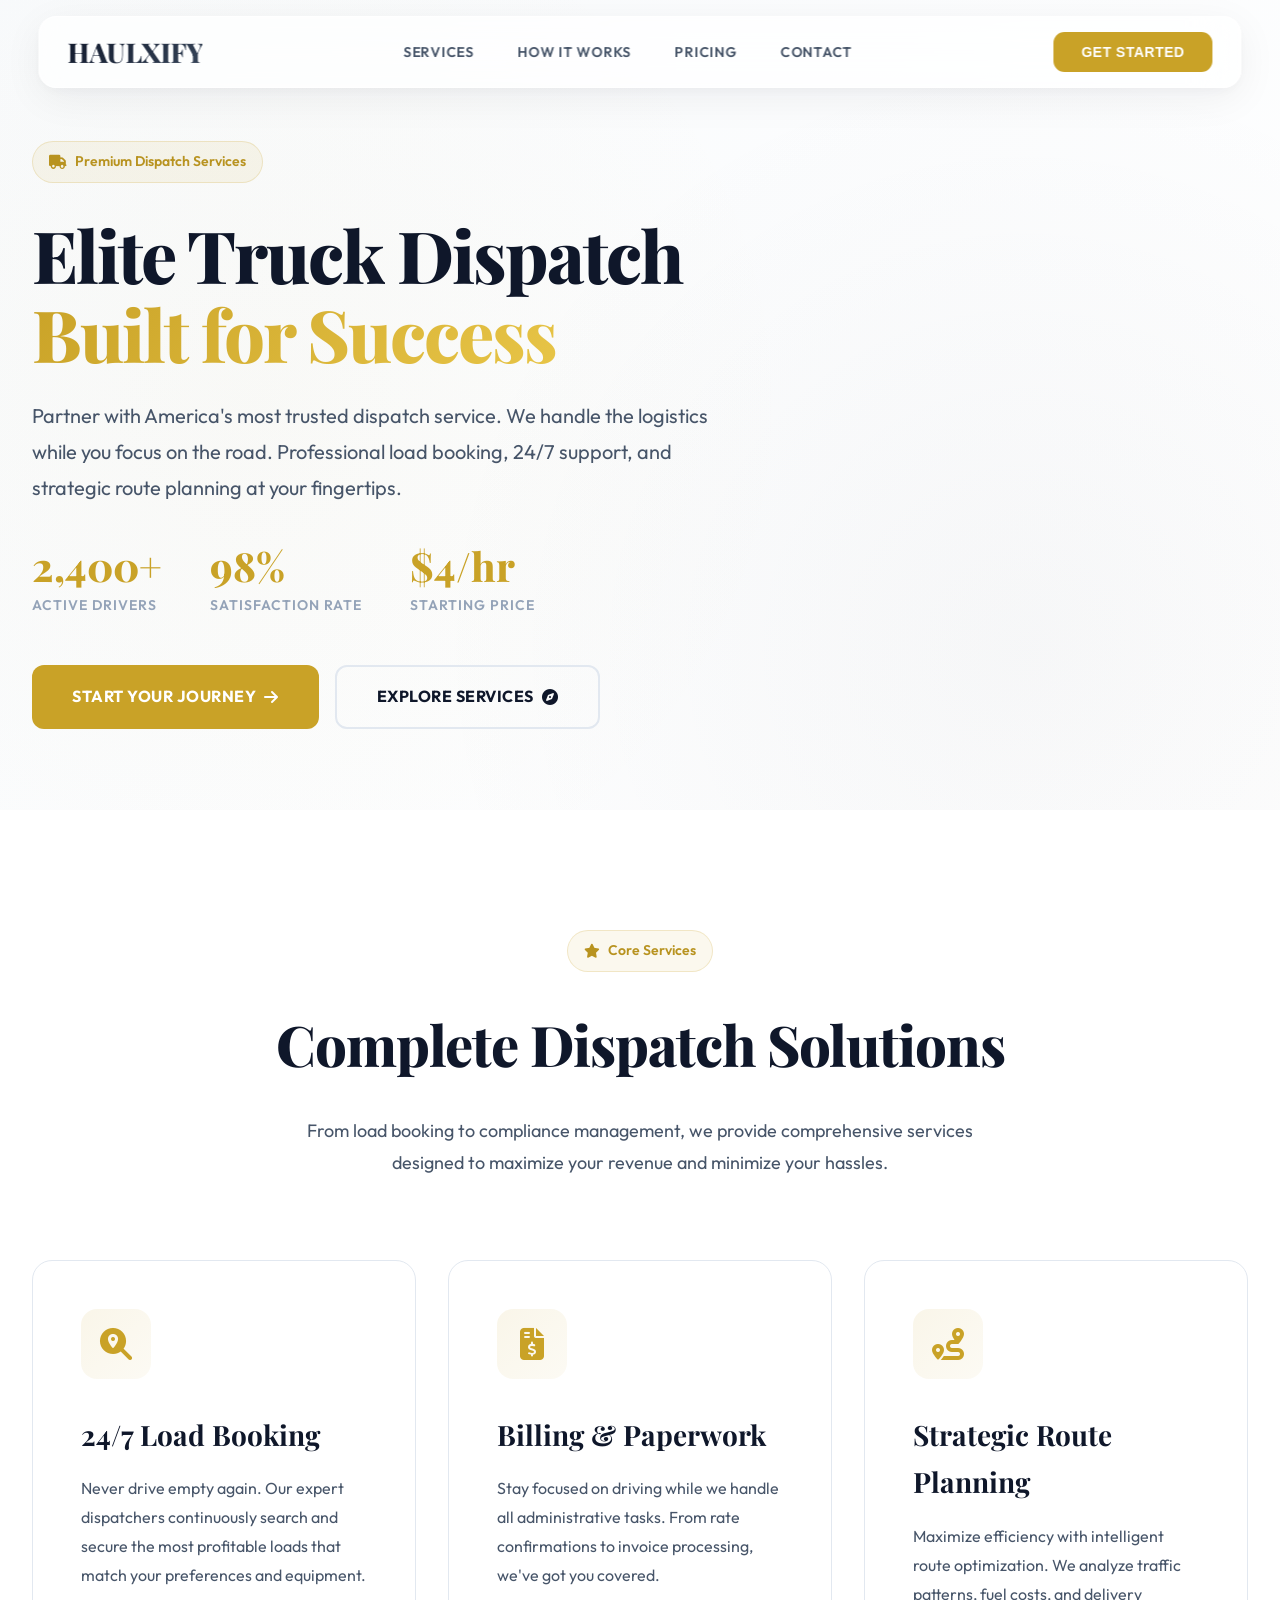
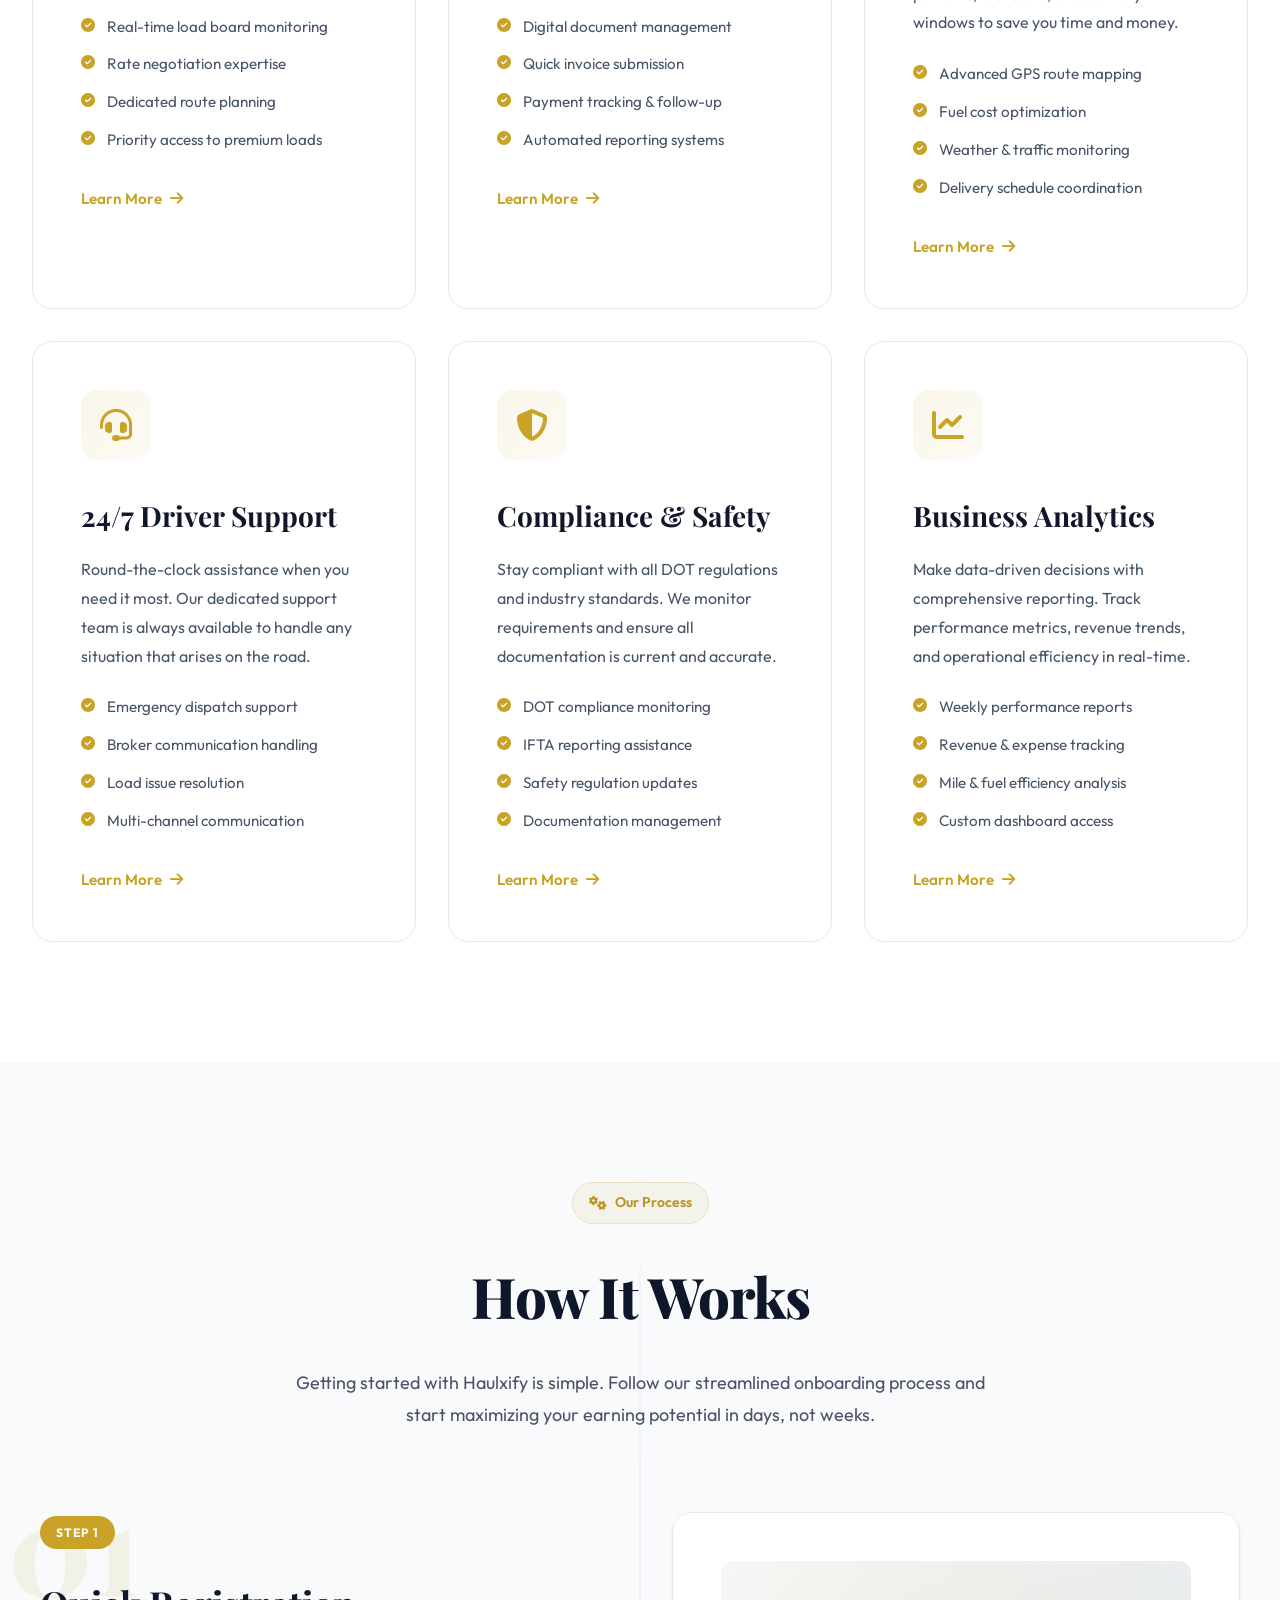
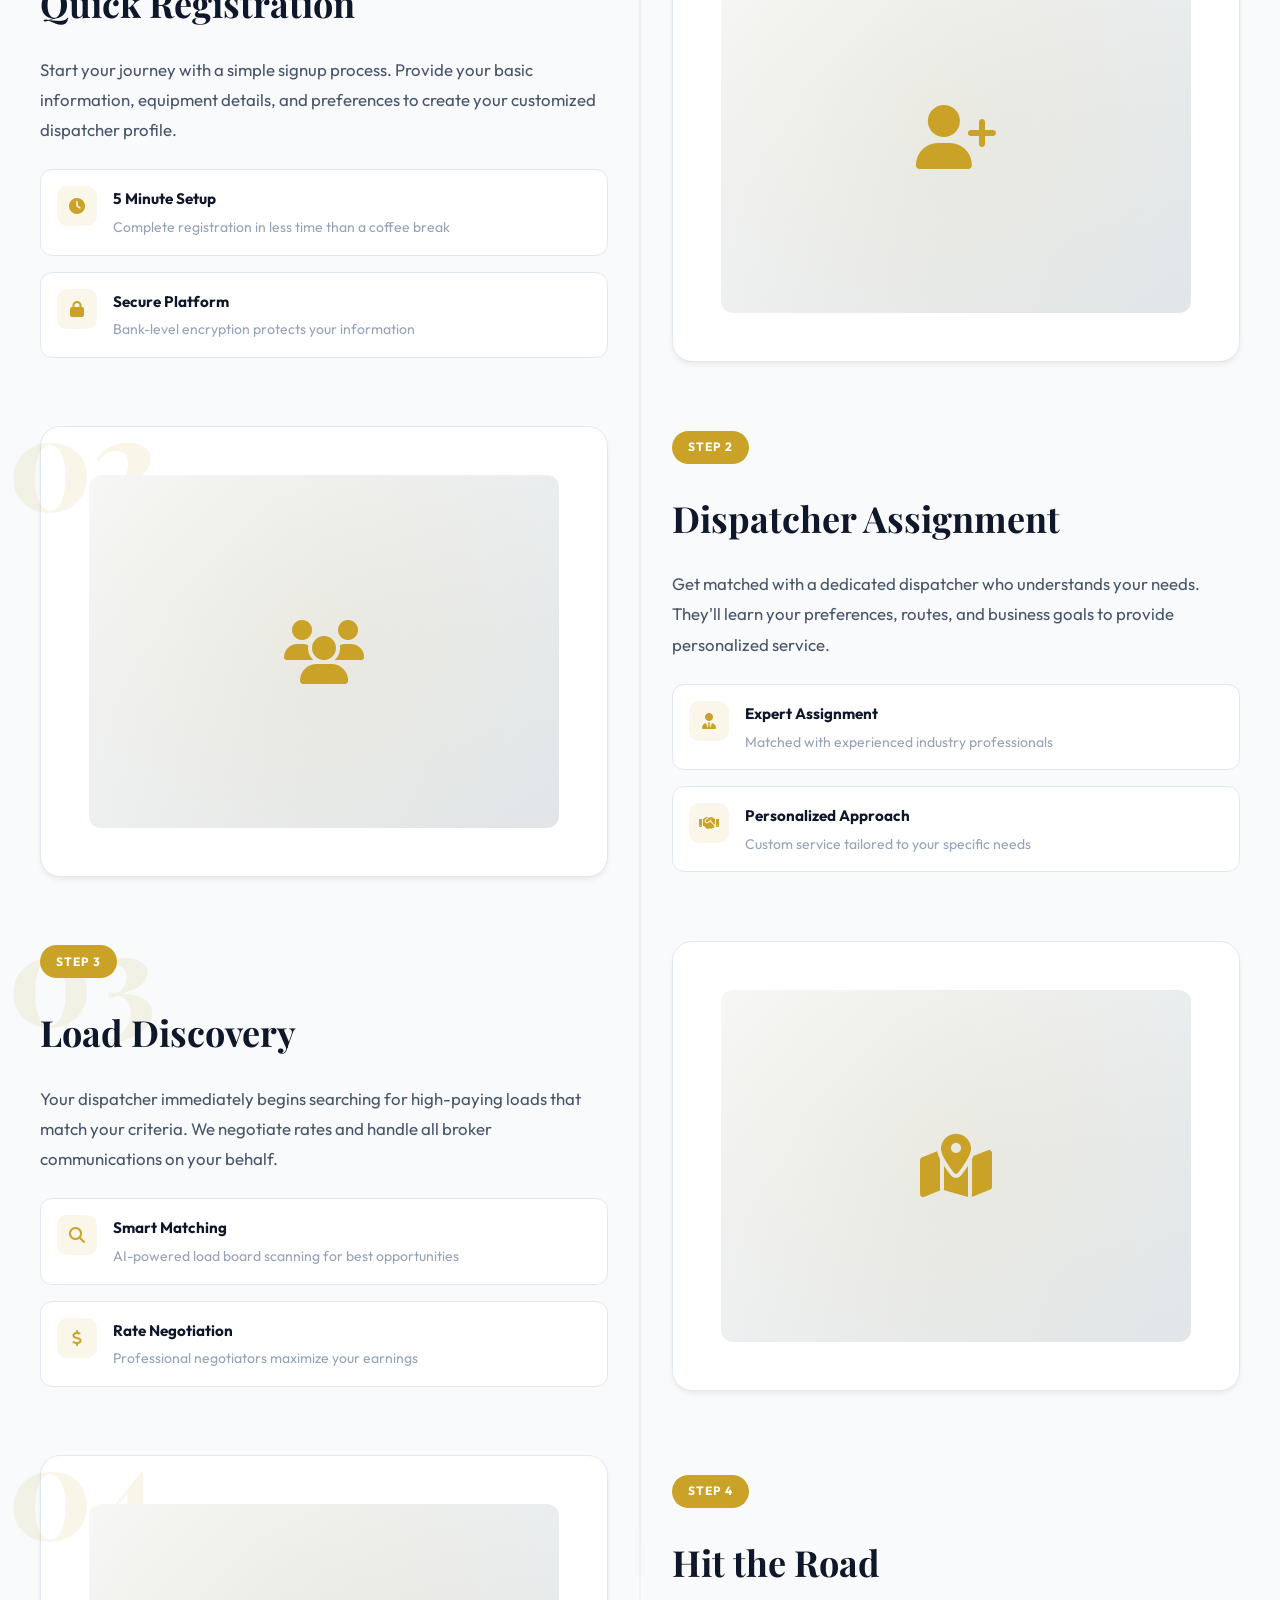
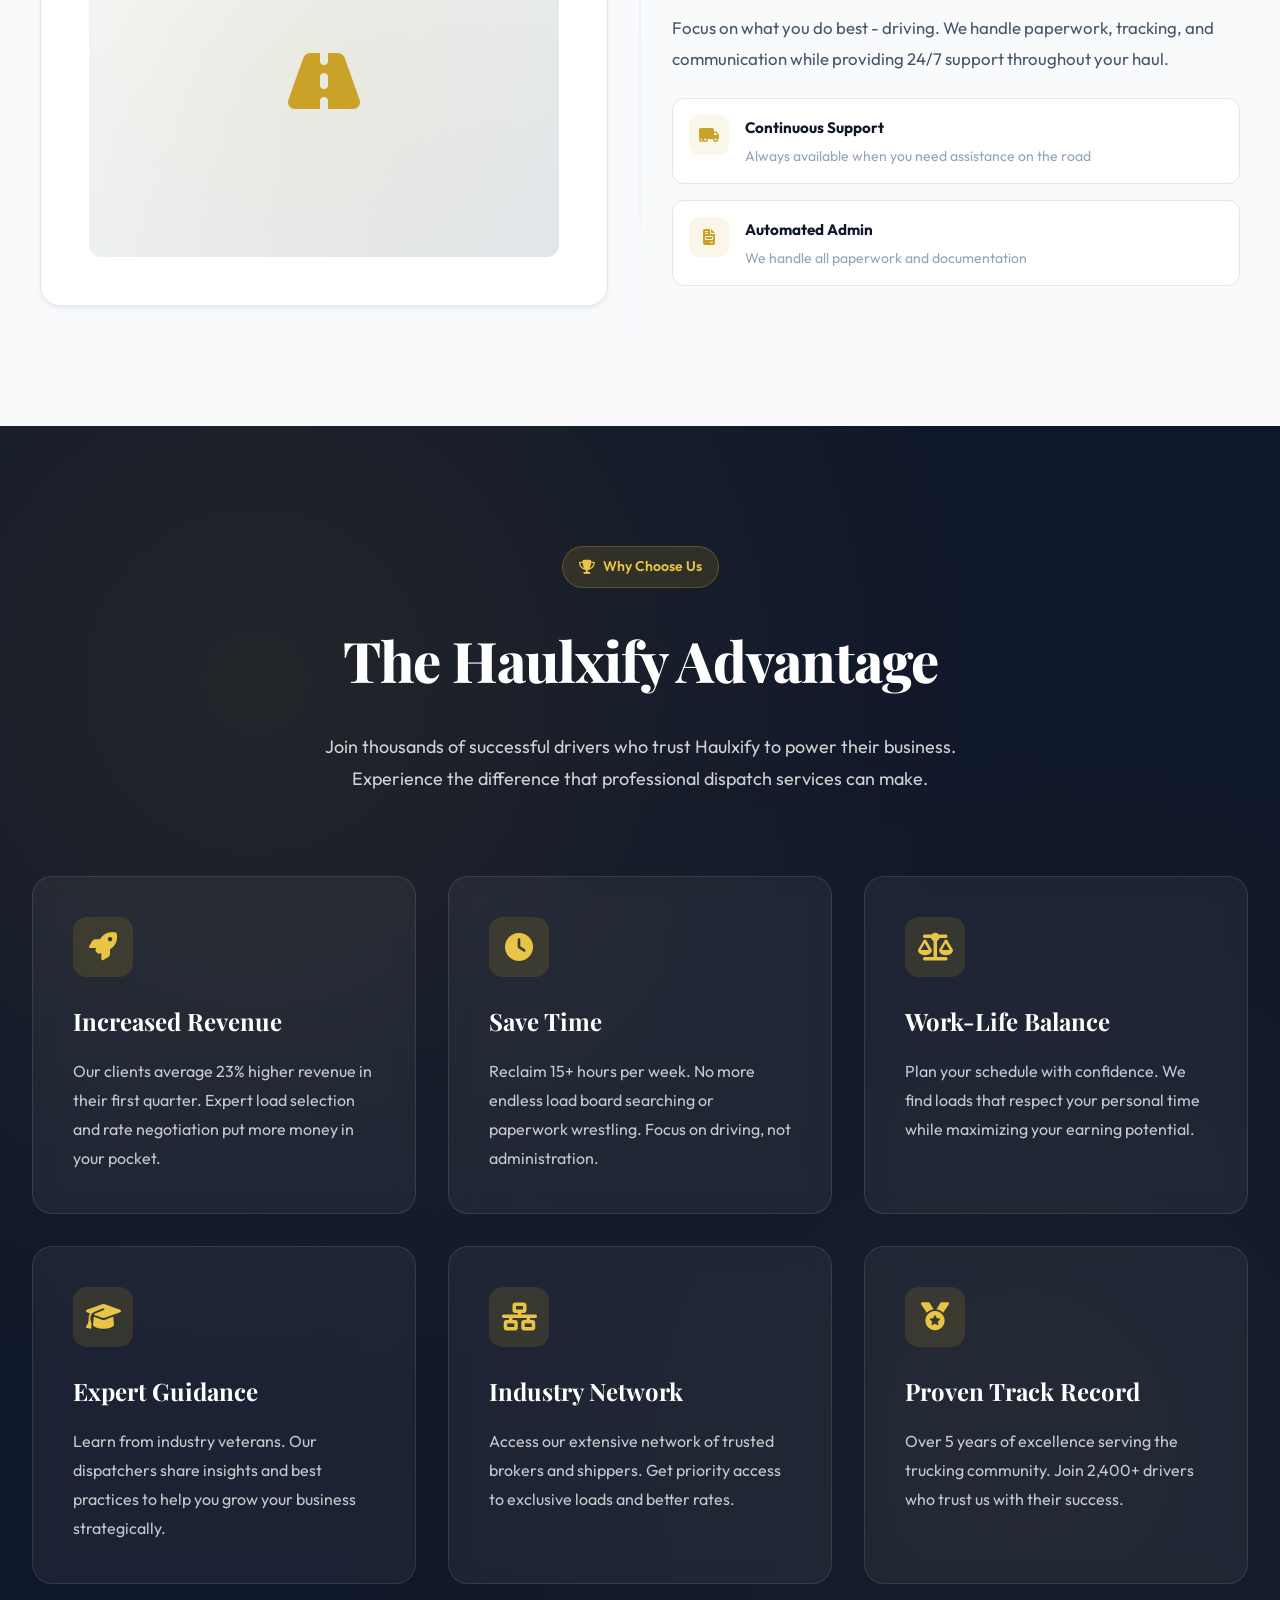
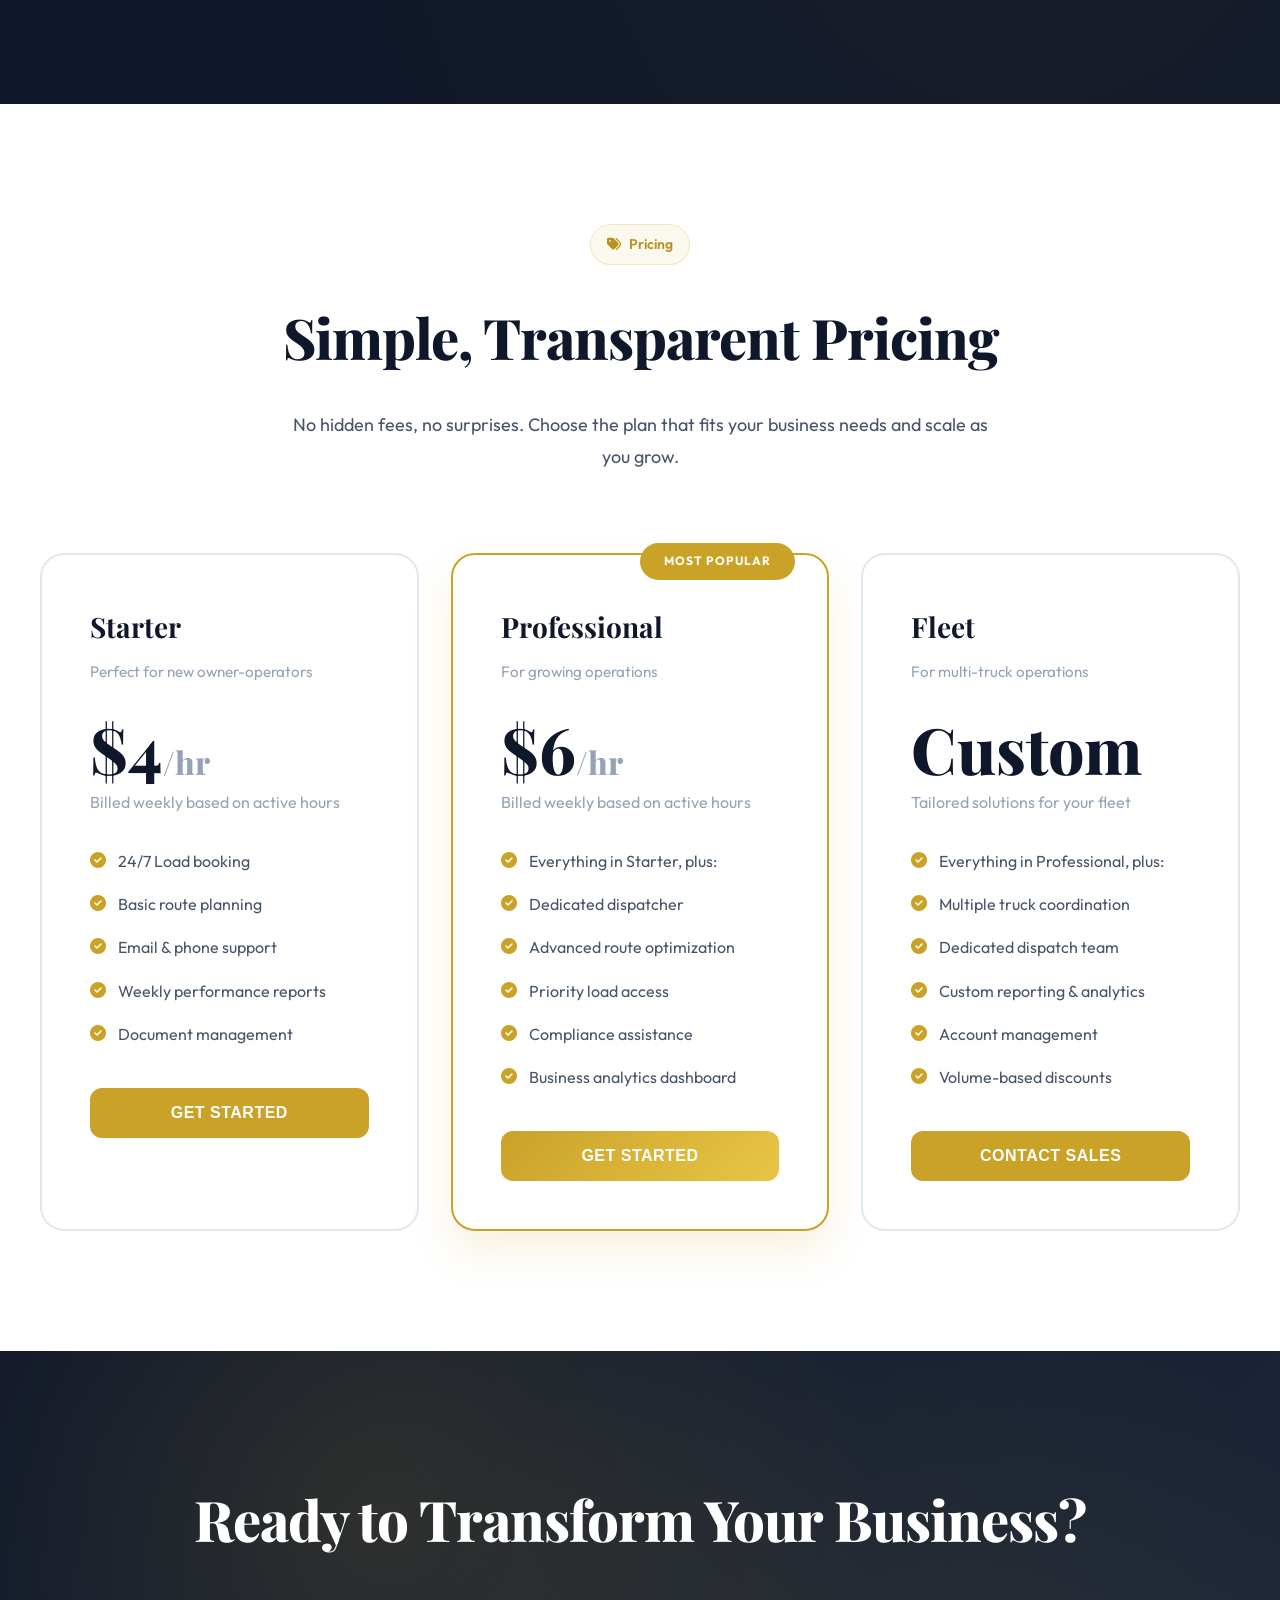
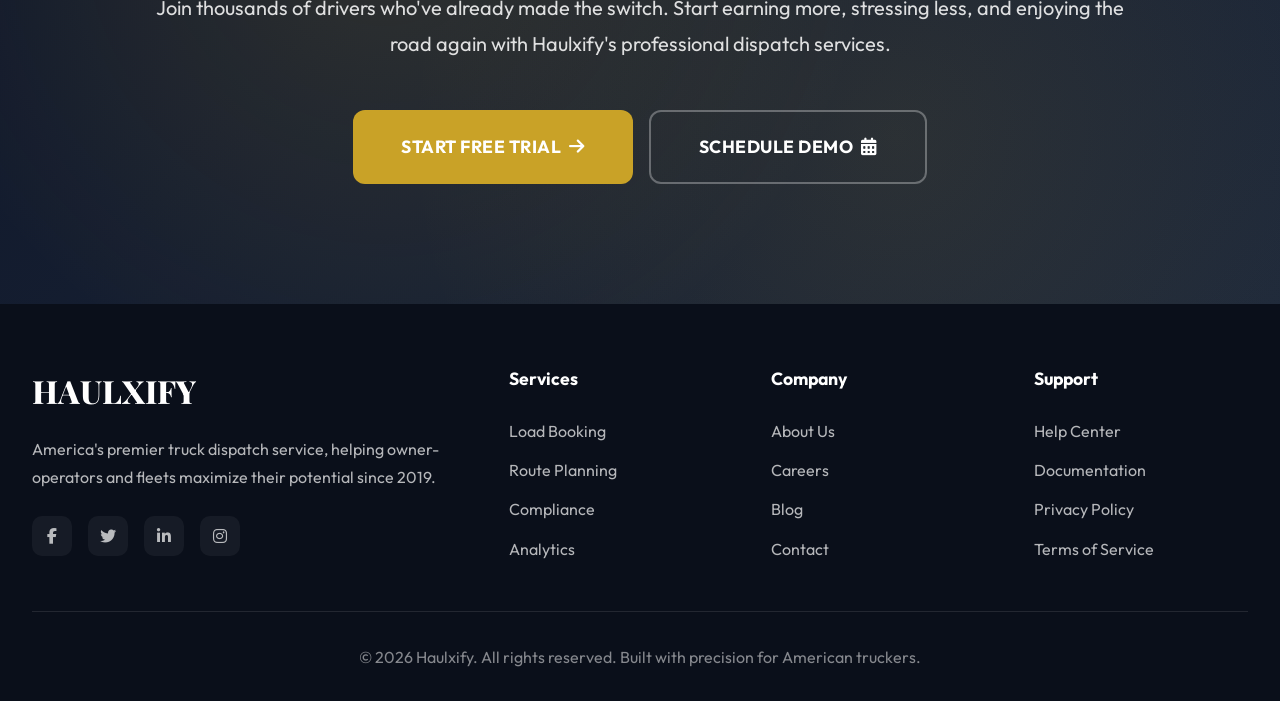
==== truck-dispatch.html @ ba527eac "Create truck-dispatch.html" ====
<!DOCTYPE html>
<html lang="en">
<head>
    <meta charset="UTF-8">
    <meta name="viewport" content="width=device-width, initial-scale=1.0">
    <title>Truck Dispatch Services | Haulxify</title>
    <link rel="icon" href="data:image/svg+xml,<svg xmlns=%22http://www.w3.org/2000/svg%22 viewBox=%220 0 100 100%22><rect width=%22100%22 height=%22100%22 rx=%2220%22 fill=%22%230d1929%22/><text x=%2250%25%22 y=%2255%25%22 dominant-baseline=%22middle%22 text-anchor=%22middle%22 font-family=%22Georgia, serif%22 font-weight=%22bold%22 font-size=%2265%22 fill=%22%23c9a227%22>H</text></svg>">
    
    <!-- Fonts -->
    <link rel="preconnect" href="https://fonts.googleapis.com">
    <link rel="preconnect" href="https://fonts.gstatic.com" crossorigin>
    <link href="https://fonts.googleapis.com/css2?family=Playfair+Display:wght@400;500;600;700;800&family=Outfit:wght@300;400;500;600;700;800&family=JetBrains+Mono:wght@400;500;600&display=swap" rel="stylesheet">
    <link rel="stylesheet" href="https://cdnjs.cloudflare.com/ajax/libs/font-awesome/6.4.0/css/all.min.css">
    
    <style>
        :root {
            --bg-body: #ffffff;
            --bg-section: #f8fafc;
            --bg-card: #ffffff;
            
            --primary-navy: #0f172a;
            --primary-accent: #1e293b;
            --primary-dark: #0a0f1a;
            
            --accent-gold: #c9a227;
            --accent-gold-dark: #b89320;
            --accent-gold-light: #e8c547;
            
            --text-main: #0f172a;
            --text-body: #475569;
            --text-muted: #94a3b8;
            
            --border-light: #e2e8f0;
            --shadow-card: 0 4px 6px -1px rgba(0, 0, 0, 0.05), 0 2px 4px -1px rgba(0, 0, 0, 0.03);
            --shadow-hover: 0 20px 25px -5px rgba(0, 0, 0, 0.1), 0 10px 10px -5px rgba(0, 0, 0, 0.04);
        }

        * {
            margin: 0;
            padding: 0;
            box-sizing: border-box;
        }

        body {
            font-family: 'Outfit', sans-serif;
            background: var(--bg-body);
            color: var(--text-body);
            line-height: 1.7;
            -webkit-font-smoothing: antialiased;
            overflow-x: hidden;
        }

        /* Navigation */
        .nav {
            position: fixed;
            top: 16px;
            left: 50%;
            transform: translateX(-50%);
            width: 94%;
            max-width: 1350px;
            height: 72px;
            padding: 0 1.75rem;
            display: flex;
            justify-content: space-between;
            align-items: center;
            z-index: 10000;
            background: rgba(255, 255, 255, 0.75);
            backdrop-filter: blur(24px) saturate(180%);
            box-shadow: 0 10px 40px rgba(15, 23, 42, 0.06), 0 4px 12px rgba(15, 23, 42, 0.03);
            border: 1px solid rgba(255, 255, 255, 0.85);
            border-radius: 18px;
            transition: all 0.45s cubic-bezier(0.4, 0, 0.2, 1);
        }

        .nav-logo {
            font-family: 'Playfair Display', serif;
            font-size: 1.7rem;
            font-weight: 800;
            text-transform: uppercase;
            letter-spacing: -0.5px;
            text-decoration: none;
            background: linear-gradient(135deg, #0f172a 0%, #334155 50%, #0f172a 100%);
            -webkit-background-clip: text;
            -webkit-text-fill-color: transparent;
            background-clip: text;
            background-size: 200% auto;
            transition: all 0.35s ease;
        }

        .nav-links {
            display: flex;
            gap: 0.5rem;
            list-style: none;
            align-items: center;
        }

        .nav-link {
            font-size: 0.875rem;
            font-weight: 600;
            color: #475569;
            text-decoration: none;
            text-transform: uppercase;
            letter-spacing: 0.75px;
            padding: 0.75rem 1.1rem;
            border-radius: 11px;
            transition: all 0.3s ease;
        }

        .nav-link:hover {
            color: var(--accent-gold);
            background: rgba(201, 162, 39, 0.06);
        }

        .nav-btn {
            background: var(--accent-gold);
            color: white;
            padding: 0.75rem 1.75rem;
            border-radius: 11px;
            font-weight: 600;
            text-transform: uppercase;
            letter-spacing: 0.5px;
            font-size: 0.875rem;
            border: none;
            cursor: pointer;
            transition: all 0.3s ease;
        }

        .nav-btn:hover {
            background: var(--accent-gold-dark);
            transform: translateY(-2px);
            box-shadow: 0 10px 20px rgba(201, 162, 39, 0.3);
        }

        /* Hero Section */
        .hero {
            min-height: 90vh;
            padding: 140px 2rem 80px;
            display: flex;
            align-items: center;
            position: relative;
            overflow: hidden;
            background: linear-gradient(135deg, #f8fafc 0%, #ffffff 100%);
        }

        .hero::before {
            content: '';
            position: absolute;
            top: 0;
            left: 0;
            right: 0;
            bottom: 0;
            background-image: 
                radial-gradient(circle at 20% 50%, rgba(201, 162, 39, 0.03) 0%, transparent 50%),
                radial-gradient(circle at 80% 80%, rgba(15, 23, 42, 0.03) 0%, transparent 50%);
            z-index: 0;
        }

        .hero-container {
            max-width: 1350px;
            margin: 0 auto;
            width: 100%;
            position: relative;
            z-index: 1;
        }

        .hero-content {
            max-width: 700px;
        }

        .hero-badge {
            display: inline-flex;
            align-items: center;
            gap: 0.5rem;
            padding: 0.5rem 1rem;
            background: rgba(201, 162, 39, 0.08);
            border: 1px solid rgba(201, 162, 39, 0.2);
            border-radius: 50px;
            font-size: 0.875rem;
            font-weight: 600;
            color: var(--accent-gold-dark);
            margin-bottom: 2rem;
            animation: fadeInUp 0.6s ease;
        }

        .hero-title {
            font-family: 'Playfair Display', serif;
            font-size: 4.5rem;
            font-weight: 800;
            line-height: 1.1;
            color: var(--primary-navy);
            margin-bottom: 1.5rem;
            letter-spacing: -2px;
            animation: fadeInUp 0.6s ease 0.1s backwards;
        }

        .hero-title .accent {
            background: linear-gradient(135deg, var(--accent-gold) 0%, var(--accent-gold-light) 100%);
            -webkit-background-clip: text;
            -webkit-text-fill-color: transparent;
            background-clip: text;
        }

        .hero-subtitle {
            font-size: 1.25rem;
            color: var(--text-body);
            margin-bottom: 2.5rem;
            line-height: 1.8;
            animation: fadeInUp 0.6s ease 0.2s backwards;
        }

        .hero-stats {
            display: flex;
            gap: 3rem;
            margin-bottom: 3rem;
            animation: fadeInUp 0.6s ease 0.3s backwards;
        }

        .hero-stat {
            display: flex;
            flex-direction: column;
        }

        .hero-stat-number {
            font-family: 'Playfair Display', serif;
            font-size: 2.5rem;
            font-weight: 800;
            color: var(--accent-gold);
            line-height: 1;
            margin-bottom: 0.5rem;
        }

        .hero-stat-label {
            font-size: 0.875rem;
            color: var(--text-muted);
            text-transform: uppercase;
            letter-spacing: 1px;
            font-weight: 600;
        }

        .hero-cta {
            display: flex;
            gap: 1rem;
            flex-wrap: wrap;
            animation: fadeInUp 0.6s ease 0.4s backwards;
        }

        .btn-primary {
            padding: 1rem 2.5rem;
            background: var(--accent-gold);
            color: white;
            border: none;
            border-radius: 12px;
            font-weight: 700;
            font-size: 1rem;
            text-transform: uppercase;
            letter-spacing: 0.5px;
            cursor: pointer;
            transition: all 0.3s ease;
            text-decoration: none;
            display: inline-flex;
            align-items: center;
            gap: 0.5rem;
        }

        .btn-primary:hover {
            background: var(--accent-gold-dark);
            transform: translateY(-3px);
            box-shadow: 0 15px 30px rgba(201, 162, 39, 0.4);
        }

        .btn-secondary {
            padding: 1rem 2.5rem;
            background: transparent;
            color: var(--primary-navy);
            border: 2px solid var(--border-light);
            border-radius: 12px;
            font-weight: 700;
            font-size: 1rem;
            text-transform: uppercase;
            letter-spacing: 0.5px;
            cursor: pointer;
            transition: all 0.3s ease;
            text-decoration: none;
            display: inline-flex;
            align-items: center;
            gap: 0.5rem;
        }

        .btn-secondary:hover {
            border-color: var(--accent-gold);
            color: var(--accent-gold);
            background: rgba(201, 162, 39, 0.05);
        }

        /* Services Grid */
        .services {
            padding: 120px 2rem;
            background: var(--bg-body);
        }

        .services-container {
            max-width: 1350px;
            margin: 0 auto;
        }

        .section-header {
            text-align: center;
            margin-bottom: 80px;
        }

        .section-badge {
            display: inline-flex;
            align-items: center;
            gap: 0.5rem;
            padding: 0.5rem 1rem;
            background: rgba(201, 162, 39, 0.08);
            border: 1px solid rgba(201, 162, 39, 0.2);
            border-radius: 50px;
            font-size: 0.875rem;
            font-weight: 600;
            color: var(--accent-gold-dark);
            margin-bottom: 1.5rem;
        }

        .section-title {
            font-family: 'Playfair Display', serif;
            font-size: 3.5rem;
            font-weight: 800;
            color: var(--primary-navy);
            margin-bottom: 1.5rem;
            letter-spacing: -1px;
        }

        .section-description {
            font-size: 1.125rem;
            color: var(--text-body);
            max-width: 700px;
            margin: 0 auto;
            line-height: 1.8;
        }

        .services-grid {
            display: grid;
            grid-template-columns: repeat(auto-fit, minmax(380px, 1fr));
            gap: 2rem;
        }

        .service-card {
            background: var(--bg-card);
            border: 1px solid var(--border-light);
            border-radius: 20px;
            padding: 3rem;
            transition: all 0.4s cubic-bezier(0.4, 0, 0.2, 1);
            position: relative;
            overflow: hidden;
        }

        .service-card::before {
            content: '';
            position: absolute;
            top: 0;
            left: 0;
            width: 100%;
            height: 4px;
            background: linear-gradient(90deg, var(--accent-gold), var(--accent-gold-light));
            transform: scaleX(0);
            transition: transform 0.4s ease;
        }

        .service-card:hover::before {
            transform: scaleX(1);
        }

        .service-card:hover {
            transform: translateY(-8px);
            box-shadow: var(--shadow-hover);
            border-color: rgba(201, 162, 39, 0.2);
        }

        .service-icon {
            width: 70px;
            height: 70px;
            background: linear-gradient(135deg, rgba(201, 162, 39, 0.1) 0%, rgba(201, 162, 39, 0.05) 100%);
            border-radius: 16px;
            display: flex;
            align-items: center;
            justify-content: center;
            margin-bottom: 2rem;
            font-size: 2rem;
            color: var(--accent-gold);
            transition: all 0.3s ease;
        }

        .service-card:hover .service-icon {
            background: var(--accent-gold);
            color: white;
            transform: scale(1.1) rotate(5deg);
        }

        .service-title {
            font-family: 'Playfair Display', serif;
            font-size: 1.75rem;
            font-weight: 700;
            color: var(--primary-navy);
            margin-bottom: 1rem;
        }

        .service-description {
            color: var(--text-body);
            line-height: 1.8;
            margin-bottom: 1.5rem;
        }

        .service-features {
            list-style: none;
            margin-bottom: 2rem;
        }

        .service-feature {
            display: flex;
            align-items: flex-start;
            gap: 0.75rem;
            margin-bottom: 0.75rem;
            color: var(--text-body);
            font-size: 0.95rem;
        }

        .service-feature i {
            color: var(--accent-gold);
            margin-top: 0.25rem;
            font-size: 0.875rem;
        }

        .service-link {
            display: inline-flex;
            align-items: center;
            gap: 0.5rem;
            color: var(--accent-gold);
            font-weight: 600;
            text-decoration: none;
            font-size: 0.95rem;
            transition: all 0.3s ease;
        }

        .service-link:hover {
            gap: 0.75rem;
        }

        /* Process Section */
        .process {
            padding: 120px 2rem;
            background: var(--bg-section);
            position: relative;
            overflow: hidden;
        }

        .process::before {
            content: '';
            position: absolute;
            top: 0;
            left: 50%;
            width: 1px;
            height: 100%;
            background: linear-gradient(180deg, transparent 0%, var(--border-light) 20%, var(--border-light) 80%, transparent 100%);
            transform: translateX(-50%);
        }

        .process-container {
            max-width: 1200px;
            margin: 0 auto;
            position: relative;
        }

        .process-steps {
            display: flex;
            flex-direction: column;
            gap: 4rem;
            margin-top: 60px;
        }

        .process-step {
            display: grid;
            grid-template-columns: 1fr 1fr;
            gap: 4rem;
            align-items: center;
            position: relative;
        }

        .process-step:nth-child(even) .process-step-content {
            order: 2;
        }

        .process-step:nth-child(even) .process-step-visual {
            order: 1;
        }

        .process-step-number {
            font-family: 'Playfair Display', serif;
            font-size: 8rem;
            font-weight: 800;
            color: rgba(201, 162, 39, 0.1);
            line-height: 1;
            position: absolute;
            top: -2rem;
            left: -2rem;
            z-index: 0;
        }

        .process-step-content {
            position: relative;
            z-index: 1;
        }

        .process-step-label {
            display: inline-block;
            padding: 0.4rem 1rem;
            background: var(--accent-gold);
            color: white;
            border-radius: 50px;
            font-size: 0.75rem;
            font-weight: 700;
            text-transform: uppercase;
            letter-spacing: 1px;
            margin-bottom: 1.5rem;
        }

        .process-step-title {
            font-family: 'Playfair Display', serif;
            font-size: 2.25rem;
            font-weight: 700;
            color: var(--primary-navy);
            margin-bottom: 1.25rem;
        }

        .process-step-description {
            color: var(--text-body);
            line-height: 1.8;
            font-size: 1.05rem;
            margin-bottom: 1.5rem;
        }

        .process-step-details {
            display: grid;
            gap: 1rem;
        }

        .process-detail {
            display: flex;
            align-items: flex-start;
            gap: 1rem;
            padding: 1rem;
            background: white;
            border-radius: 12px;
            border: 1px solid var(--border-light);
        }

        .process-detail-icon {
            width: 40px;
            height: 40px;
            background: rgba(201, 162, 39, 0.1);
            border-radius: 10px;
            display: flex;
            align-items: center;
            justify-content: center;
            color: var(--accent-gold);
            flex-shrink: 0;
        }

        .process-detail-text h5 {
            font-weight: 700;
            color: var(--primary-navy);
            margin-bottom: 0.25rem;
            font-size: 0.95rem;
        }

        .process-detail-text p {
            color: var(--text-muted);
            font-size: 0.875rem;
            line-height: 1.6;
        }

        .process-step-visual {
            background: white;
            border-radius: 20px;
            padding: 3rem;
            border: 1px solid var(--border-light);
            box-shadow: var(--shadow-card);
        }

        .visual-mockup {
            width: 100%;
            aspect-ratio: 4/3;
            background: linear-gradient(135deg, #f8fafc 0%, #e2e8f0 100%);
            border-radius: 12px;
            display: flex;
            align-items: center;
            justify-content: center;
            font-size: 4rem;
            color: var(--accent-gold);
            position: relative;
            overflow: hidden;
        }

        .visual-mockup::before {
            content: '';
            position: absolute;
            top: -50%;
            left: -50%;
            width: 200%;
            height: 200%;
            background: radial-gradient(circle, rgba(201, 162, 39, 0.1) 0%, transparent 70%);
            animation: pulse 4s ease-in-out infinite;
        }

        /* Benefits Section */
        .benefits {
            padding: 120px 2rem;
            background: var(--primary-navy);
            color: white;
            position: relative;
            overflow: hidden;
        }

        .benefits::before {
            content: '';
            position: absolute;
            top: 0;
            left: 0;
            right: 0;
            bottom: 0;
            background-image: 
                radial-gradient(circle at 20% 20%, rgba(201, 162, 39, 0.1) 0%, transparent 50%),
                radial-gradient(circle at 80% 80%, rgba(201, 162, 39, 0.05) 0%, transparent 50%);
        }

        .benefits-container {
            max-width: 1350px;
            margin: 0 auto;
            position: relative;
            z-index: 1;
        }

        .benefits .section-badge {
            background: rgba(201, 162, 39, 0.15);
            border-color: rgba(201, 162, 39, 0.3);
            color: var(--accent-gold-light);
        }

        .benefits .section-title {
            color: white;
        }

        .benefits .section-description {
            color: rgba(255, 255, 255, 0.8);
        }

        .benefits-grid {
            display: grid;
            grid-template-columns: repeat(auto-fit, minmax(300px, 1fr));
            gap: 2rem;
            margin-top: 60px;
        }

        .benefit-card {
            background: rgba(255, 255, 255, 0.05);
            backdrop-filter: blur(10px);
            border: 1px solid rgba(255, 255, 255, 0.1);
            border-radius: 20px;
            padding: 2.5rem;
            transition: all 0.4s ease;
        }

        .benefit-card:hover {
            background: rgba(255, 255, 255, 0.08);
            border-color: rgba(201, 162, 39, 0.3);
            transform: translateY(-8px);
        }

        .benefit-icon {
            width: 60px;
            height: 60px;
            background: rgba(201, 162, 39, 0.15);
            border-radius: 14px;
            display: flex;
            align-items: center;
            justify-content: center;
            font-size: 1.75rem;
            color: var(--accent-gold-light);
            margin-bottom: 1.5rem;
        }

        .benefit-title {
            font-family: 'Playfair Display', serif;
            font-size: 1.5rem;
            font-weight: 700;
            color: white;
            margin-bottom: 1rem;
        }

        .benefit-description {
            color: rgba(255, 255, 255, 0.75);
            line-height: 1.8;
        }

        /* Pricing Section */
        .pricing {
            padding: 120px 2rem;
            background: var(--bg-body);
        }

        .pricing-container {
            max-width: 1200px;
            margin: 0 auto;
        }

        .pricing-cards {
            display: grid;
            grid-template-columns: repeat(auto-fit, minmax(350px, 1fr));
            gap: 2rem;
            margin-top: 60px;
        }

        .pricing-card {
            background: white;
            border: 2px solid var(--border-light);
            border-radius: 24px;
            padding: 3rem;
            position: relative;
            transition: all 0.4s ease;
        }

        .pricing-card.featured {
            border-color: var(--accent-gold);
            box-shadow: 0 20px 40px rgba(201, 162, 39, 0.15);
            transform: scale(1.05);
        }

        .pricing-card:hover {
            transform: translateY(-8px);
            box-shadow: var(--shadow-hover);
        }

        .pricing-badge {
            position: absolute;
            top: -12px;
            right: 2rem;
            background: var(--accent-gold);
            color: white;
            padding: 0.5rem 1.5rem;
            border-radius: 50px;
            font-size: 0.75rem;
            font-weight: 700;
            text-transform: uppercase;
            letter-spacing: 1px;
        }

        .pricing-header {
            margin-bottom: 2rem;
        }

        .pricing-name {
            font-family: 'Playfair Display', serif;
            font-size: 1.75rem;
            font-weight: 700;
            color: var(--primary-navy);
            margin-bottom: 0.5rem;
        }

        .pricing-tagline {
            color: var(--text-muted);
            font-size: 0.95rem;
        }

        .pricing-price {
            margin: 2rem 0;
        }

        .pricing-amount {
            font-family: 'Playfair Display', serif;
            font-size: 4rem;
            font-weight: 800;
            color: var(--primary-navy);
            line-height: 1;
        }

        .pricing-amount span {
            font-size: 2rem;
            color: var(--text-muted);
        }

        .pricing-period {
            color: var(--text-muted);
            font-size: 1rem;
            margin-top: 0.5rem;
        }

        .pricing-features {
            list-style: none;
            margin-bottom: 2.5rem;
        }

        .pricing-feature {
            display: flex;
            align-items: flex-start;
            gap: 0.75rem;
            margin-bottom: 1rem;
            color: var(--text-body);
        }

        .pricing-feature i {
            color: var(--accent-gold);
            margin-top: 0.25rem;
        }

        .pricing-cta {
            width: 100%;
            padding: 1rem;
            background: var(--accent-gold);
            color: white;
            border: none;
            border-radius: 12px;
            font-weight: 700;
            font-size: 1rem;
            text-transform: uppercase;
            letter-spacing: 0.5px;
            cursor: pointer;
            transition: all 0.3s ease;
        }

        .pricing-cta:hover {
            background: var(--accent-gold-dark);
            transform: translateY(-2px);
            box-shadow: 0 10px 20px rgba(201, 162, 39, 0.3);
        }

        .pricing-card.featured .pricing-cta {
            background: linear-gradient(135deg, var(--accent-gold) 0%, var(--accent-gold-light) 100%);
        }

        /* CTA Section */
        .cta {
            padding: 120px 2rem;
            background: linear-gradient(135deg, var(--primary-navy) 0%, var(--primary-accent) 100%);
            position: relative;
            overflow: hidden;
        }

        .cta::before {
            content: '';
            position: absolute;
            top: 0;
            left: 0;
            right: 0;
            bottom: 0;
            background-image: 
                radial-gradient(circle at 30% 30%, rgba(201, 162, 39, 0.15) 0%, transparent 50%),
                radial-gradient(circle at 70% 70%, rgba(201, 162, 39, 0.1) 0%, transparent 50%);
        }

        .cta-container {
            max-width: 1000px;
            margin: 0 auto;
            text-align: center;
            position: relative;
            z-index: 1;
        }

        .cta-title {
            font-family: 'Playfair Display', serif;
            font-size: 3.5rem;
            font-weight: 800;
            color: white;
            margin-bottom: 1.5rem;
            letter-spacing: -1px;
        }

        .cta-description {
            font-size: 1.25rem;
            color: rgba(255, 255, 255, 0.85);
            margin-bottom: 3rem;
            line-height: 1.8;
        }

        .cta-buttons {
            display: flex;
            gap: 1rem;
            justify-content: center;
            flex-wrap: wrap;
        }

        .cta-button-primary {
            padding: 1.25rem 3rem;
            background: var(--accent-gold);
            color: white;
            border: none;
            border-radius: 12px;
            font-weight: 700;
            font-size: 1.1rem;
            text-transform: uppercase;
            letter-spacing: 0.5px;
            cursor: pointer;
            transition: all 0.3s ease;
            text-decoration: none;
            display: inline-flex;
            align-items: center;
            gap: 0.5rem;
        }

        .cta-button-primary:hover {
            background: var(--accent-gold-light);
            transform: translateY(-3px);
            box-shadow: 0 15px 35px rgba(201, 162, 39, 0.5);
        }

        .cta-button-secondary {
            padding: 1.25rem 3rem;
            background: transparent;
            color: white;
            border: 2px solid rgba(255, 255, 255, 0.3);
            border-radius: 12px;
            font-weight: 700;
            font-size: 1.1rem;
            text-transform: uppercase;
            letter-spacing: 0.5px;
            cursor: pointer;
            transition: all 0.3s ease;
            text-decoration: none;
            display: inline-flex;
            align-items: center;
            gap: 0.5rem;
        }

        .cta-button-secondary:hover {
            border-color: var(--accent-gold);
            background: rgba(201, 162, 39, 0.1);
        }

        /* Footer */
        .footer {
            background: var(--primary-dark);
            color: rgba(255, 255, 255, 0.7);
            padding: 60px 2rem 30px;
        }

        .footer-container {
            max-width: 1350px;
            margin: 0 auto;
            display: grid;
            grid-template-columns: 2fr 1fr 1fr 1fr;
            gap: 3rem;
            margin-bottom: 3rem;
        }

        .footer-brand h3 {
            font-family: 'Playfair Display', serif;
            font-size: 2rem;
            font-weight: 800;
            color: white;
            margin-bottom: 1rem;
        }

        .footer-brand p {
            margin-bottom: 1.5rem;
            line-height: 1.8;
        }

        .footer-social {
            display: flex;
            gap: 1rem;
        }

        .social-link {
            width: 40px;
            height: 40px;
            background: rgba(255, 255, 255, 0.05);
            border-radius: 10px;
            display: flex;
            align-items: center;
            justify-content: center;
            color: rgba(255, 255, 255, 0.7);
            transition: all 0.3s ease;
            text-decoration: none;
        }

        .social-link:hover {
            background: var(--accent-gold);
            color: white;
        }

        .footer-section h4 {
            color: white;
            font-weight: 700;
            margin-bottom: 1.5rem;
            font-size: 1.1rem;
        }

        .footer-links {
            list-style: none;
            display: flex;
            flex-direction: column;
            gap: 0.75rem;
        }

        .footer-link {
            color: rgba(255, 255, 255, 0.7);
            text-decoration: none;
            transition: all 0.3s ease;
            display: inline-block;
        }

        .footer-link:hover {
            color: var(--accent-gold);
            transform: translateX(4px);
        }

        .footer-bottom {
            padding-top: 2rem;
            border-top: 1px solid rgba(255, 255, 255, 0.1);
            text-align: center;
            color: rgba(255, 255, 255, 0.5);
        }

        /* Animations */
        @keyframes fadeInUp {
            from {
                opacity: 0;
                transform: translateY(30px);
            }
            to {
                opacity: 1;
                transform: translateY(0);
            }
        }

        @keyframes pulse {
            0%, 100% { transform: translate(-50%, -50%) scale(1); }
            50% { transform: translate(-50%, -50%) scale(1.1); }
        }

        /* Responsive */
        @media (max-width: 1024px) {
            .hero-title { font-size: 3.5rem; }
            .section-title { font-size: 2.75rem; }
            .process-step { grid-template-columns: 1fr; gap: 2rem; }
            .process-step:nth-child(even) .process-step-content,
            .process-step:nth-child(even) .process-step-visual {
                order: initial;
            }
            .footer-container { grid-template-columns: repeat(2, 1fr); }
        }

        @media (max-width: 768px) {
            .nav { width: 96%; padding: 0 1rem; }
            .nav-links { display: none; }
            .hero { padding: 100px 1.5rem 60px; }
            .hero-title { font-size: 2.5rem; }
            .hero-stats { flex-direction: column; gap: 1.5rem; }
            .services-grid { grid-template-columns: 1fr; }
            .benefits-grid { grid-template-columns: 1fr; }
            .pricing-cards { grid-template-columns: 1fr; }
            .pricing-card.featured { transform: scale(1); }
            .footer-container { grid-template-columns: 1fr; }
            .cta-title { font-size: 2.5rem; }
        }

        /* Smooth Scroll Reveal */
        .reveal {
            opacity: 0;
            transform: translateY(50px);
            transition: all 0.8s cubic-bezier(0.4, 0, 0.2, 1);
        }

        .reveal.active {
            opacity: 1;
            transform: translateY(0);
        }
    </style>
</head>
<body>
    <!-- Navigation -->
    <nav class="nav">
        <a href="#" class="nav-logo">HAULXIFY</a>
        <ul class="nav-links">
            <li><a href="#services" class="nav-link">Services</a></li>
            <li><a href="#process" class="nav-link">How It Works</a></li>
            <li><a href="#pricing" class="nav-link">Pricing</a></li>
            <li><a href="#contact" class="nav-link">Contact</a></li>
        </ul>
        <button class="nav-btn">Get Started</button>
    </nav>

    <!-- Hero Section -->
    <section class="hero">
        <div class="hero-container">
            <div class="hero-content">
                <div class="hero-badge">
                    <i class="fas fa-truck"></i>
                    <span>Premium Dispatch Services</span>
                </div>
                <h1 class="hero-title">
                    Elite Truck Dispatch <span class="accent">Built for Success</span>
                </h1>
                <p class="hero-subtitle">
                    Partner with America's most trusted dispatch service. We handle the logistics while you focus on the road. Professional load booking, 24/7 support, and strategic route planning at your fingertips.
                </p>
                <div class="hero-stats">
                    <div class="hero-stat">
                        <div class="hero-stat-number">2,400+</div>
                        <div class="hero-stat-label">Active Drivers</div>
                    </div>
                    <div class="hero-stat">
                        <div class="hero-stat-number">98%</div>
                        <div class="hero-stat-label">Satisfaction Rate</div>
                    </div>
                    <div class="hero-stat">
                        <div class="hero-stat-number">$4/hr</div>
                        <div class="hero-stat-label">Starting Price</div>
                    </div>
                </div>
                <div class="hero-cta">
                    <a href="#pricing" class="btn-primary">
                        Start Your Journey
                        <i class="fas fa-arrow-right"></i>
                    </a>
                    <a href="#services" class="btn-secondary">
                        Explore Services
                        <i class="fas fa-compass"></i>
                    </a>
                </div>
            </div>
        </div>
    </section>

    <!-- Services Section -->
    <section class="services" id="services">
        <div class="services-container">
            <div class="section-header reveal">
                <div class="section-badge">
                    <i class="fas fa-star"></i>
                    <span>Core Services</span>
                </div>
                <h2 class="section-title">Complete Dispatch Solutions</h2>
                <p class="section-description">
                    From load booking to compliance management, we provide comprehensive services designed to maximize your revenue and minimize your hassles.
                </p>
            </div>

            <div class="services-grid">
                <div class="service-card reveal">
                    <div class="service-icon">
                        <i class="fas fa-search-location"></i>
                    </div>
                    <h3 class="service-title">24/7 Load Booking</h3>
                    <p class="service-description">
                        Never drive empty again. Our expert dispatchers continuously search and secure the most profitable loads that match your preferences and equipment.
                    </p>
                    <ul class="service-features">
                        <li class="service-feature">
                            <i class="fas fa-check-circle"></i>
                            <span>Real-time load board monitoring</span>
                        </li>
                        <li class="service-feature">
                            <i class="fas fa-check-circle"></i>
                            <span>Rate negotiation expertise</span>
                        </li>
                        <li class="service-feature">
                            <i class="fas fa-check-circle"></i>
                            <span>Dedicated route planning</span>
                        </li>
                        <li class="service-feature">
                            <i class="fas fa-check-circle"></i>
                            <span>Priority access to premium loads</span>
                        </li>
                    </ul>
                    <a href="#" class="service-link">
                        Learn More
                        <i class="fas fa-arrow-right"></i>
                    </a>
                </div>

                <div class="service-card reveal">
                    <div class="service-icon">
                        <i class="fas fa-file-invoice-dollar"></i>
                    </div>
                    <h3 class="service-title">Billing & Paperwork</h3>
                    <p class="service-description">
                        Stay focused on driving while we handle all administrative tasks. From rate confirmations to invoice processing, we've got you covered.
                    </p>
                    <ul class="service-features">
                        <li class="service-feature">
                            <i class="fas fa-check-circle"></i>
                            <span>Digital document management</span>
                        </li>
                        <li class="service-feature">
                            <i class="fas fa-check-circle"></i>
                            <span>Quick invoice submission</span>
                        </li>
                        <li class="service-feature">
                            <i class="fas fa-check-circle"></i>
                            <span>Payment tracking & follow-up</span>
                        </li>
                        <li class="service-feature">
                            <i class="fas fa-check-circle"></i>
                            <span>Automated reporting systems</span>
                        </li>
                    </ul>
                    <a href="#" class="service-link">
                        Learn More
                        <i class="fas fa-arrow-right"></i>
                    </a>
                </div>

                <div class="service-card reveal">
                    <div class="service-icon">
                        <i class="fas fa-route"></i>
                    </div>
                    <h3 class="service-title">Strategic Route Planning</h3>
                    <p class="service-description">
                        Maximize efficiency with intelligent route optimization. We analyze traffic patterns, fuel costs, and delivery windows to save you time and money.
                    </p>
                    <ul class="service-features">
                        <li class="service-feature">
                            <i class="fas fa-check-circle"></i>
                            <span>Advanced GPS route mapping</span>
                        </li>
                        <li class="service-feature">
                            <i class="fas fa-check-circle"></i>
                            <span>Fuel cost optimization</span>
                        </li>
                        <li class="service-feature">
                            <i class="fas fa-check-circle"></i>
                            <span>Weather & traffic monitoring</span>
                        </li>
                        <li class="service-feature">
                            <i class="fas fa-check-circle"></i>
                            <span>Delivery schedule coordination</span>
                        </li>
                    </ul>
                    <a href="#" class="service-link">
                        Learn More
                        <i class="fas fa-arrow-right"></i>
                    </a>
                </div>

                <div class="service-card reveal">
                    <div class="service-icon">
                        <i class="fas fa-headset"></i>
                    </div>
                    <h3 class="service-title">24/7 Driver Support</h3>
                    <p class="service-description">
                        Round-the-clock assistance when you need it most. Our dedicated support team is always available to handle any situation that arises on the road.
                    </p>
                    <ul class="service-features">
                        <li class="service-feature">
                            <i class="fas fa-check-circle"></i>
                            <span>Emergency dispatch support</span>
                        </li>
                        <li class="service-feature">
                            <i class="fas fa-check-circle"></i>
                            <span>Broker communication handling</span>
                        </li>
                        <li class="service-feature">
                            <i class="fas fa-check-circle"></i>
                            <span>Load issue resolution</span>
                        </li>
                        <li class="service-feature">
                            <i class="fas fa-check-circle"></i>
                            <span>Multi-channel communication</span>
                        </li>
                    </ul>
                    <a href="#" class="service-link">
                        Learn More
                        <i class="fas fa-arrow-right"></i>
                    </a>
                </div>

                <div class="service-card reveal">
                    <div class="service-icon">
                        <i class="fas fa-shield-alt"></i>
                    </div>
                    <h3 class="service-title">Compliance & Safety</h3>
                    <p class="service-description">
                        Stay compliant with all DOT regulations and industry standards. We monitor requirements and ensure all documentation is current and accurate.
                    </p>
                    <ul class="service-features">
                        <li class="service-feature">
                            <i class="fas fa-check-circle"></i>
                            <span>DOT compliance monitoring</span>
                        </li>
                        <li class="service-feature">
                            <i class="fas fa-check-circle"></i>
                            <span>IFTA reporting assistance</span>
                        </li>
                        <li class="service-feature">
                            <i class="fas fa-check-circle"></i>
                            <span>Safety regulation updates</span>
                        </li>
                        <li class="service-feature">
                            <i class="fas fa-check-circle"></i>
                            <span>Documentation management</span>
                        </li>
                    </ul>
                    <a href="#" class="service-link">
                        Learn More
                        <i class="fas fa-arrow-right"></i>
                    </a>
                </div>

                <div class="service-card reveal">
                    <div class="service-icon">
                        <i class="fas fa-chart-line"></i>
                    </div>
                    <h3 class="service-title">Business Analytics</h3>
                    <p class="service-description">
                        Make data-driven decisions with comprehensive reporting. Track performance metrics, revenue trends, and operational efficiency in real-time.
                    </p>
                    <ul class="service-features">
                        <li class="service-feature">
                            <i class="fas fa-check-circle"></i>
                            <span>Weekly performance reports</span>
                        </li>
                        <li class="service-feature">
                            <i class="fas fa-check-circle"></i>
                            <span>Revenue & expense tracking</span>
                        </li>
                        <li class="service-feature">
                            <i class="fas fa-check-circle"></i>
                            <span>Mile & fuel efficiency analysis</span>
                        </li>
                        <li class="service-feature">
                            <i class="fas fa-check-circle"></i>
                            <span>Custom dashboard access</span>
                        </li>
                    </ul>
                    <a href="#" class="service-link">
                        Learn More
                        <i class="fas fa-arrow-right"></i>
                    </a>
                </div>
            </div>
        </div>
    </section>

    <!-- Process Section -->
    <section class="process" id="process">
        <div class="process-container">
            <div class="section-header reveal">
                <div class="section-badge">
                    <i class="fas fa-cogs"></i>
                    <span>Our Process</span>
                </div>
                <h2 class="section-title">How It Works</h2>
                <p class="section-description">
                    Getting started with Haulxify is simple. Follow our streamlined onboarding process and start maximizing your earning potential in days, not weeks.
                </p>
            </div>

            <div class="process-steps">
                <div class="process-step reveal">
                    <div class="process-step-number">01</div>
                    <div class="process-step-content">
                        <div class="process-step-label">Step 1</div>
                        <h3 class="process-step-title">Quick Registration</h3>
                        <p class="process-step-description">
                            Start your journey with a simple signup process. Provide your basic information, equipment details, and preferences to create your customized dispatcher profile.
                        </p>
                        <div class="process-step-details">
                            <div class="process-detail">
                                <div class="process-detail-icon">
                                    <i class="fas fa-clock"></i>
                                </div>
                                <div class="process-detail-text">
                                    <h5>5 Minute Setup</h5>
                                    <p>Complete registration in less time than a coffee break</p>
                                </div>
                            </div>
                            <div class="process-detail">
                                <div class="process-detail-icon">
                                    <i class="fas fa-lock"></i>
                                </div>
                                <div class="process-detail-text">
                                    <h5>Secure Platform</h5>
                                    <p>Bank-level encryption protects your information</p>
                                </div>
                            </div>
                        </div>
                    </div>
                    <div class="process-step-visual">
                        <div class="visual-mockup">
                            <i class="fas fa-user-plus"></i>
                        </div>
                    </div>
                </div>

                <div class="process-step reveal">
                    <div class="process-step-number">02</div>
                    <div class="process-step-content">
                        <div class="process-step-label">Step 2</div>
                        <h3 class="process-step-title">Dispatcher Assignment</h3>
                        <p class="process-step-description">
                            Get matched with a dedicated dispatcher who understands your needs. They'll learn your preferences, routes, and business goals to provide personalized service.
                        </p>
                        <div class="process-step-details">
                            <div class="process-detail">
                                <div class="process-detail-icon">
                                    <i class="fas fa-user-tie"></i>
                                </div>
                                <div class="process-detail-text">
                                    <h5>Expert Assignment</h5>
                                    <p>Matched with experienced industry professionals</p>
                                </div>
                            </div>
                            <div class="process-detail">
                                <div class="process-detail-icon">
                                    <i class="fas fa-handshake"></i>
                                </div>
                                <div class="process-detail-text">
                                    <h5>Personalized Approach</h5>
                                    <p>Custom service tailored to your specific needs</p>
                                </div>
                            </div>
                        </div>
                    </div>
                    <div class="process-step-visual">
                        <div class="visual-mockup">
                            <i class="fas fa-users"></i>
                        </div>
                    </div>
                </div>

                <div class="process-step reveal">
                    <div class="process-step-number">03</div>
                    <div class="process-step-content">
                        <div class="process-step-label">Step 3</div>
                        <h3 class="process-step-title">Load Discovery</h3>
                        <p class="process-step-description">
                            Your dispatcher immediately begins searching for high-paying loads that match your criteria. We negotiate rates and handle all broker communications on your behalf.
                        </p>
                        <div class="process-step-details">
                            <div class="process-detail">
                                <div class="process-detail-icon">
                                    <i class="fas fa-search"></i>
                                </div>
                                <div class="process-detail-text">
                                    <h5>Smart Matching</h5>
                                    <p>AI-powered load board scanning for best opportunities</p>
                                </div>
                            </div>
                            <div class="process-detail">
                                <div class="process-detail-icon">
                                    <i class="fas fa-dollar-sign"></i>
                                </div>
                                <div class="process-detail-text">
                                    <h5>Rate Negotiation</h5>
                                    <p>Professional negotiators maximize your earnings</p>
                                </div>
                            </div>
                        </div>
                    </div>
                    <div class="process-step-visual">
                        <div class="visual-mockup">
                            <i class="fas fa-map-marked-alt"></i>
                        </div>
                    </div>
                </div>

                <div class="process-step reveal">
                    <div class="process-step-number">04</div>
                    <div class="process-step-content">
                        <div class="process-step-label">Step 4</div>
                        <h3 class="process-step-title">Hit the Road</h3>
                        <p class="process-step-description">
                            Focus on what you do best - driving. We handle paperwork, tracking, and communication while providing 24/7 support throughout your haul.
                        </p>
                        <div class="process-step-details">
                            <div class="process-detail">
                                <div class="process-detail-icon">
                                    <i class="fas fa-truck-moving"></i>
                                </div>
                                <div class="process-detail-text">
                                    <h5>Continuous Support</h5>
                                    <p>Always available when you need assistance on the road</p>
                                </div>
                            </div>
                            <div class="process-detail">
                                <div class="process-detail-icon">
                                    <i class="fas fa-file-invoice"></i>
                                </div>
                                <div class="process-detail-text">
                                    <h5>Automated Admin</h5>
                                    <p>We handle all paperwork and documentation</p>
                                </div>
                            </div>
                        </div>
                    </div>
                    <div class="process-step-visual">
                        <div class="visual-mockup">
                            <i class="fas fa-road"></i>
                        </div>
                    </div>
                </div>
            </div>
        </div>
    </section>

    <!-- Benefits Section -->
    <section class="benefits">
        <div class="benefits-container">
            <div class="section-header reveal">
                <div class="section-badge">
                    <i class="fas fa-trophy"></i>
                    <span>Why Choose Us</span>
                </div>
                <h2 class="section-title">The Haulxify Advantage</h2>
                <p class="section-description">
                    Join thousands of successful drivers who trust Haulxify to power their business. Experience the difference that professional dispatch services can make.
                </p>
            </div>

            <div class="benefits-grid">
                <div class="benefit-card reveal">
                    <div class="benefit-icon">
                        <i class="fas fa-rocket"></i>
                    </div>
                    <h3 class="benefit-title">Increased Revenue</h3>
                    <p class="benefit-description">
                        Our clients average 23% higher revenue in their first quarter. Expert load selection and rate negotiation put more money in your pocket.
                    </p>
                </div>

                <div class="benefit-card reveal">
                    <div class="benefit-icon">
                        <i class="fas fa-clock"></i>
                    </div>
                    <h3 class="benefit-title">Save Time</h3>
                    <p class="benefit-description">
                        Reclaim 15+ hours per week. No more endless load board searching or paperwork wrestling. Focus on driving, not administration.
                    </p>
                </div>

                <div class="benefit-card reveal">
                    <div class="benefit-icon">
                        <i class="fas fa-balance-scale"></i>
                    </div>
                    <h3 class="benefit-title">Work-Life Balance</h3>
                    <p class="benefit-description">
                        Plan your schedule with confidence. We find loads that respect your personal time while maximizing your earning potential.
                    </p>
                </div>

                <div class="benefit-card reveal">
                    <div class="benefit-icon">
                        <i class="fas fa-graduation-cap"></i>
                    </div>
                    <h3 class="benefit-title">Expert Guidance</h3>
                    <p class="benefit-description">
                        Learn from industry veterans. Our dispatchers share insights and best practices to help you grow your business strategically.
                    </p>
                </div>

                <div class="benefit-card reveal">
                    <div class="benefit-icon">
                        <i class="fas fa-network-wired"></i>
                    </div>
                    <h3 class="benefit-title">Industry Network</h3>
                    <p class="benefit-description">
                        Access our extensive network of trusted brokers and shippers. Get priority access to exclusive loads and better rates.
                    </p>
                </div>

                <div class="benefit-card reveal">
                    <div class="benefit-icon">
                        <i class="fas fa-medal"></i>
                    </div>
                    <h3 class="benefit-title">Proven Track Record</h3>
                    <p class="benefit-description">
                        Over 5 years of excellence serving the trucking community. Join 2,400+ drivers who trust us with their success.
                    </p>
                </div>
            </div>
        </div>
    </section>

    <!-- Pricing Section -->
    <section class="pricing" id="pricing">
        <div class="pricing-container">
            <div class="section-header reveal">
                <div class="section-badge">
                    <i class="fas fa-tags"></i>
                    <span>Pricing</span>
                </div>
                <h2 class="section-title">Simple, Transparent Pricing</h2>
                <p class="section-description">
                    No hidden fees, no surprises. Choose the plan that fits your business needs and scale as you grow.
                </p>
            </div>

            <div class="pricing-cards">
                <div class="pricing-card reveal">
                    <div class="pricing-header">
                        <h3 class="pricing-name">Starter</h3>
                        <p class="pricing-tagline">Perfect for new owner-operators</p>
                    </div>
                    <div class="pricing-price">
                        <div class="pricing-amount">$4<span>/hr</span></div>
                        <p class="pricing-period">Billed weekly based on active hours</p>
                    </div>
                    <ul class="pricing-features">
                        <li class="pricing-feature">
                            <i class="fas fa-check-circle"></i>
                            <span>24/7 Load booking</span>
                        </li>
                        <li class="pricing-feature">
                            <i class="fas fa-check-circle"></i>
                            <span>Basic route planning</span>
                        </li>
                        <li class="pricing-feature">
                            <i class="fas fa-check-circle"></i>
                            <span>Email & phone support</span>
                        </li>
                        <li class="pricing-feature">
                            <i class="fas fa-check-circle"></i>
                            <span>Weekly performance reports</span>
                        </li>
                        <li class="pricing-feature">
                            <i class="fas fa-check-circle"></i>
                            <span>Document management</span>
                        </li>
                    </ul>
                    <button class="pricing-cta">Get Started</button>
                </div>

                <div class="pricing-card featured reveal">
                    <div class="pricing-badge">Most Popular</div>
                    <div class="pricing-header">
                        <h3 class="pricing-name">Professional</h3>
                        <p class="pricing-tagline">For growing operations</p>
                    </div>
                    <div class="pricing-price">
                        <div class="pricing-amount">$6<span>/hr</span></div>
                        <p class="pricing-period">Billed weekly based on active hours</p>
                    </div>
                    <ul class="pricing-features">
                        <li class="pricing-feature">
                            <i class="fas fa-check-circle"></i>
                            <span>Everything in Starter, plus:</span>
                        </li>
                        <li class="pricing-feature">
                            <i class="fas fa-check-circle"></i>
                            <span>Dedicated dispatcher</span>
                        </li>
                        <li class="pricing-feature">
                            <i class="fas fa-check-circle"></i>
                            <span>Advanced route optimization</span>
                        </li>
                        <li class="pricing-feature">
                            <i class="fas fa-check-circle"></i>
                            <span>Priority load access</span>
                        </li>
                        <li class="pricing-feature">
                            <i class="fas fa-check-circle"></i>
                            <span>Compliance assistance</span>
                        </li>
                        <li class="pricing-feature">
                            <i class="fas fa-check-circle"></i>
                            <span>Business analytics dashboard</span>
                        </li>
                    </ul>
                    <button class="pricing-cta">Get Started</button>
                </div>

                <div class="pricing-card reveal">
                    <div class="pricing-header">
                        <h3 class="pricing-name">Fleet</h3>
                        <p class="pricing-tagline">For multi-truck operations</p>
                    </div>
                    <div class="pricing-price">
                        <div class="pricing-amount">Custom</div>
                        <p class="pricing-period">Tailored solutions for your fleet</p>
                    </div>
                    <ul class="pricing-features">
                        <li class="pricing-feature">
                            <i class="fas fa-check-circle"></i>
                            <span>Everything in Professional, plus:</span>
                        </li>
                        <li class="pricing-feature">
                            <i class="fas fa-check-circle"></i>
                            <span>Multiple truck coordination</span>
                        </li>
                        <li class="pricing-feature">
                            <i class="fas fa-check-circle"></i>
                            <span>Dedicated dispatch team</span>
                        </li>
                        <li class="pricing-feature">
                            <i class="fas fa-check-circle"></i>
                            <span>Custom reporting & analytics</span>
                        </li>
                        <li class="pricing-feature">
                            <i class="fas fa-check-circle"></i>
                            <span>Account management</span>
                        </li>
                        <li class="pricing-feature">
                            <i class="fas fa-check-circle"></i>
                            <span>Volume-based discounts</span>
                        </li>
                    </ul>
                    <button class="pricing-cta">Contact Sales</button>
                </div>
            </div>
        </div>
    </section>

    <!-- CTA Section -->
    <section class="cta" id="contact">
        <div class="cta-container">
            <h2 class="cta-title">Ready to Transform Your Business?</h2>
            <p class="cta-description">
                Join thousands of drivers who've already made the switch. Start earning more, stressing less, and enjoying the road again with Haulxify's professional dispatch services.
            </p>
            <div class="cta-buttons">
                <a href="#" class="cta-button-primary">
                    Start Free Trial
                    <i class="fas fa-arrow-right"></i>
                </a>
                <a href="#" class="cta-button-secondary">
                    Schedule Demo
                    <i class="fas fa-calendar-alt"></i>
                </a>
            </div>
        </div>
    </section>

    <!-- Footer -->
    <footer class="footer">
        <div class="footer-container">
            <div class="footer-brand">
                <h3>HAULXIFY</h3>
                <p>America's premier truck dispatch service, helping owner-operators and fleets maximize their potential since 2019.</p>
                <div class="footer-social">
                    <a href="#" class="social-link"><i class="fab fa-facebook-f"></i></a>
                    <a href="#" class="social-link"><i class="fab fa-twitter"></i></a>
                    <a href="#" class="social-link"><i class="fab fa-linkedin-in"></i></a>
                    <a href="#" class="social-link"><i class="fab fa-instagram"></i></a>
                </div>
            </div>
            <div class="footer-section">
                <h4>Services</h4>
                <ul class="footer-links">
                    <li><a href="#" class="footer-link">Load Booking</a></li>
                    <li><a href="#" class="footer-link">Route Planning</a></li>
                    <li><a href="#" class="footer-link">Compliance</a></li>
                    <li><a href="#" class="footer-link">Analytics</a></li>
                </ul>
            </div>
            <div class="footer-section">
                <h4>Company</h4>
                <ul class="footer-links">
                    <li><a href="#" class="footer-link">About Us</a></li>
                    <li><a href="#" class="footer-link">Careers</a></li>
                    <li><a href="#" class="footer-link">Blog</a></li>
                    <li><a href="#" class="footer-link">Contact</a></li>
                </ul>
            </div>
            <div class="footer-section">
                <h4>Support</h4>
                <ul class="footer-links">
                    <li><a href="#" class="footer-link">Help Center</a></li>
                    <li><a href="#" class="footer-link">Documentation</a></li>
                    <li><a href="#" class="footer-link">Privacy Policy</a></li>
                    <li><a href="#" class="footer-link">Terms of Service</a></li>
                </ul>
            </div>
        </div>
        <div class="footer-bottom">
            <p>&copy; 2026 Haulxify. All rights reserved. Built with precision for American truckers.</p>
        </div>
    </footer>

    <script>
        // Smooth scroll reveal animation
        function revealOnScroll() {
            const reveals = document.querySelectorAll('.reveal');
            
            reveals.forEach(element => {
                const windowHeight = window.innerHeight;
                const elementTop = element.getBoundingClientRect().top;
                const elementVisible = 100;
                
                if (elementTop < windowHeight - elementVisible) {
                    element.classList.add('active');
                }
            });
        }

        window.addEventListener('scroll', revealOnScroll);
        window.addEventListener('load', revealOnScroll);

        // Smooth scroll for anchor links
        document.querySelectorAll('a[href^="#"]').forEach(anchor => {
            anchor.addEventListener('click', function (e) {
                e.preventDefault();
                const target = document.querySelector(this.getAttribute('href'));
                if (target) {
                    target.scrollIntoView({
                        behavior: 'smooth',
                        block: 'start'
                    });
                }
            });
        });

        // Add parallax effect to hero section
        window.addEventListener('scroll', () => {
            const scrolled = window.pageYOffset;
            const hero = document.querySelector('.hero');
            if (hero) {
                hero.style.transform = `translateY(${scrolled * 0.5}px)`;
            }
        });
    </script>
</body>
</html>
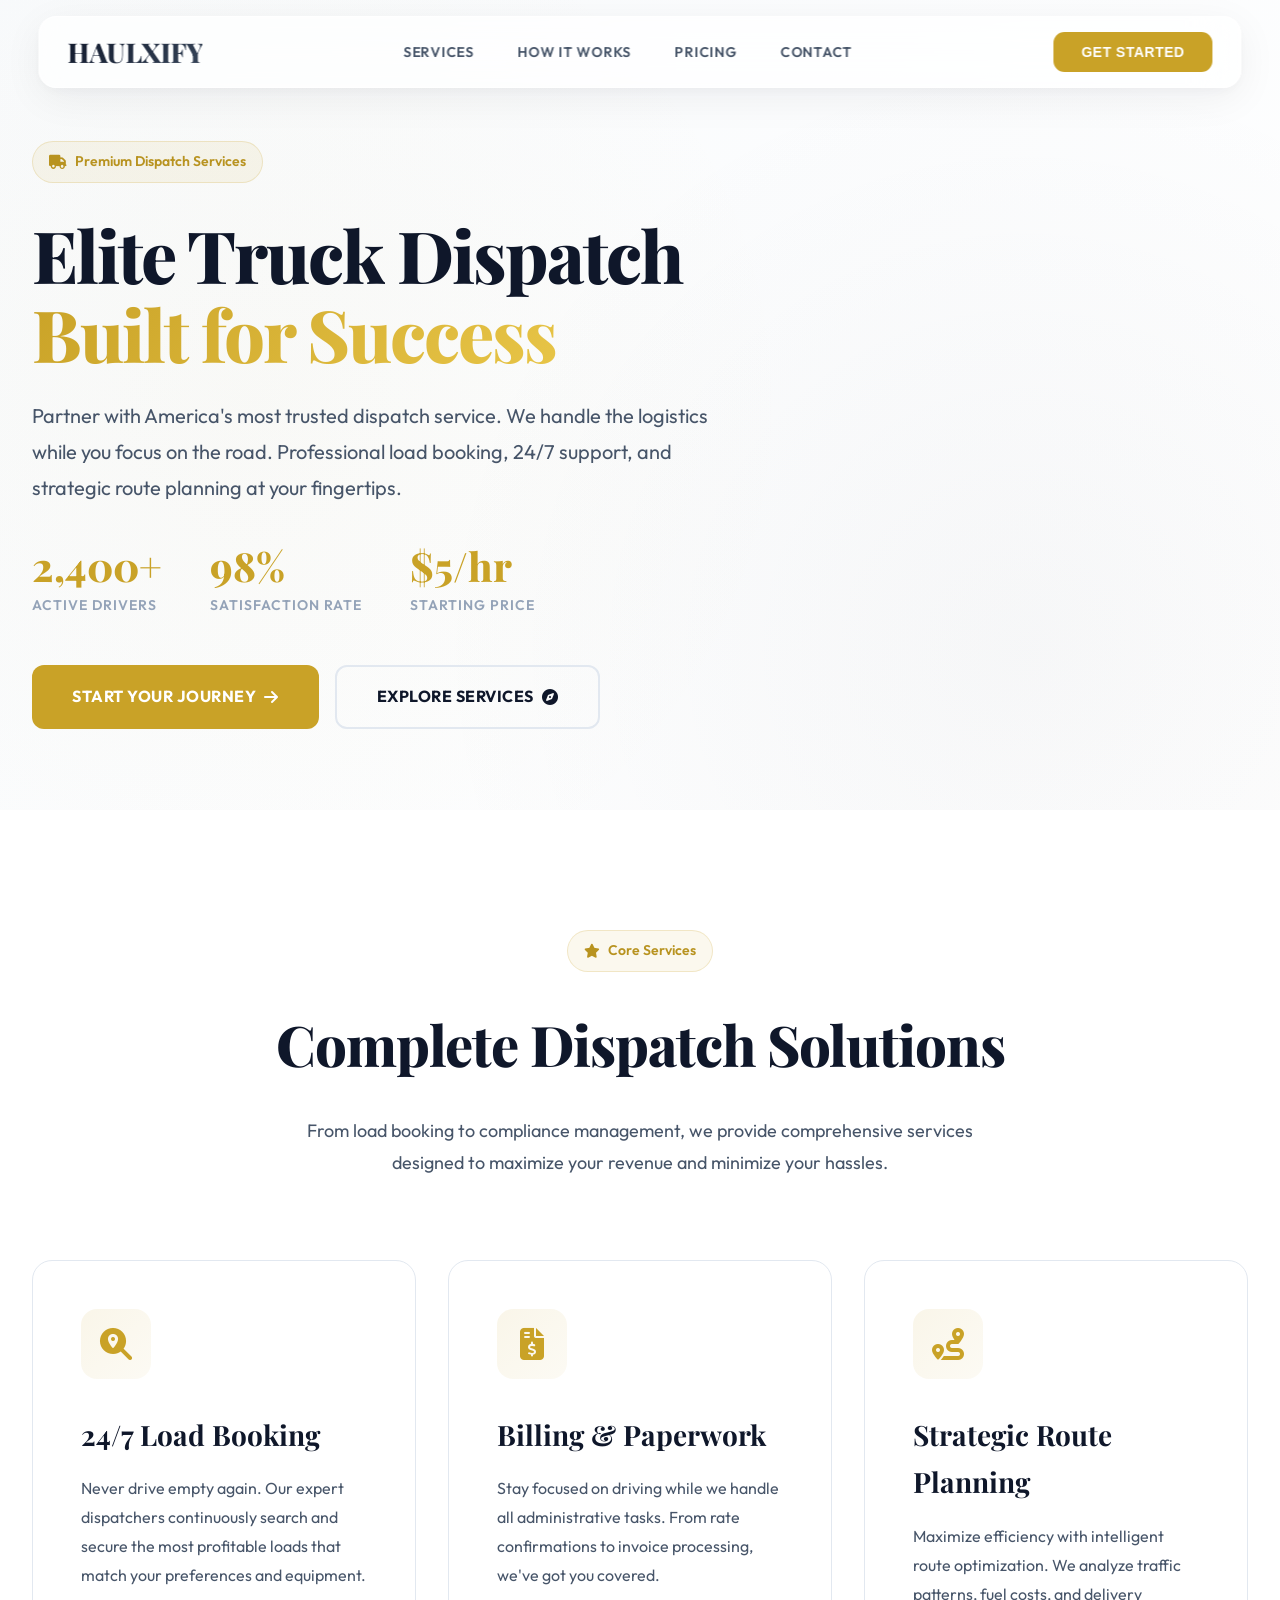
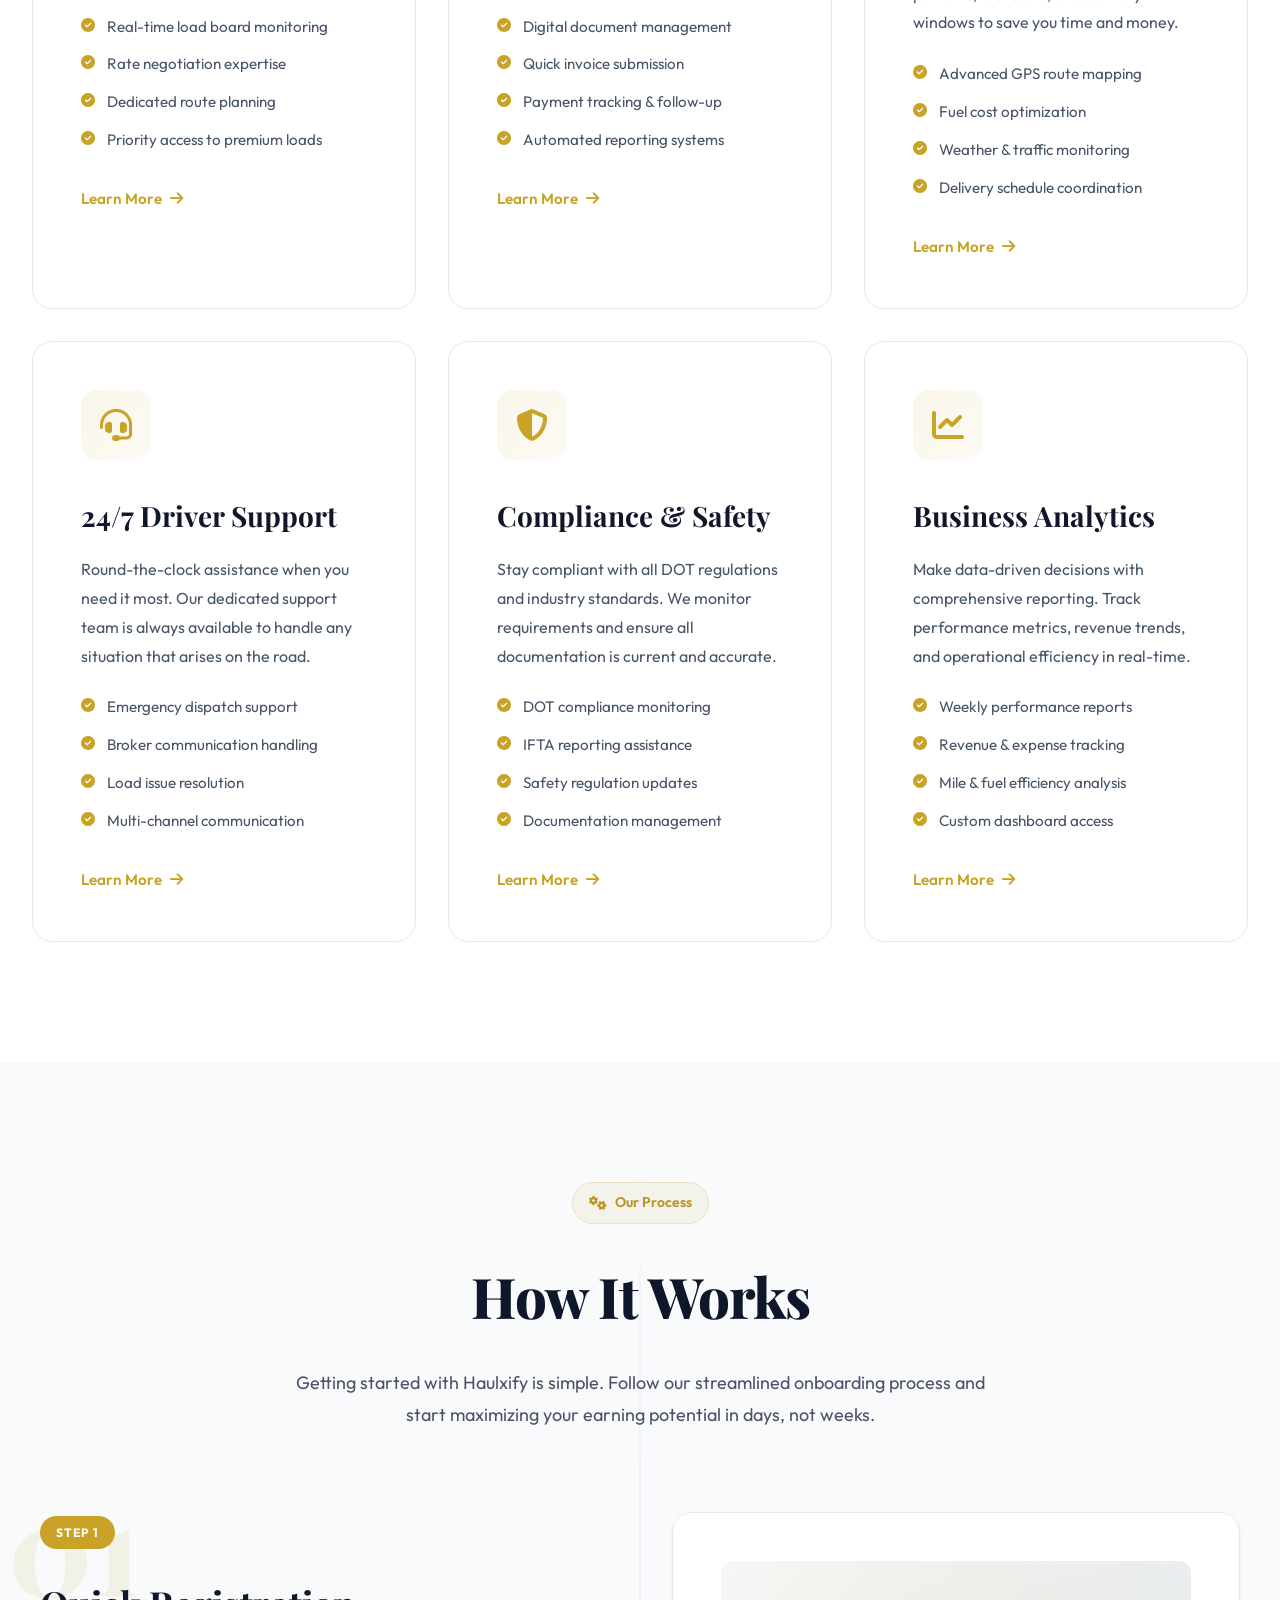
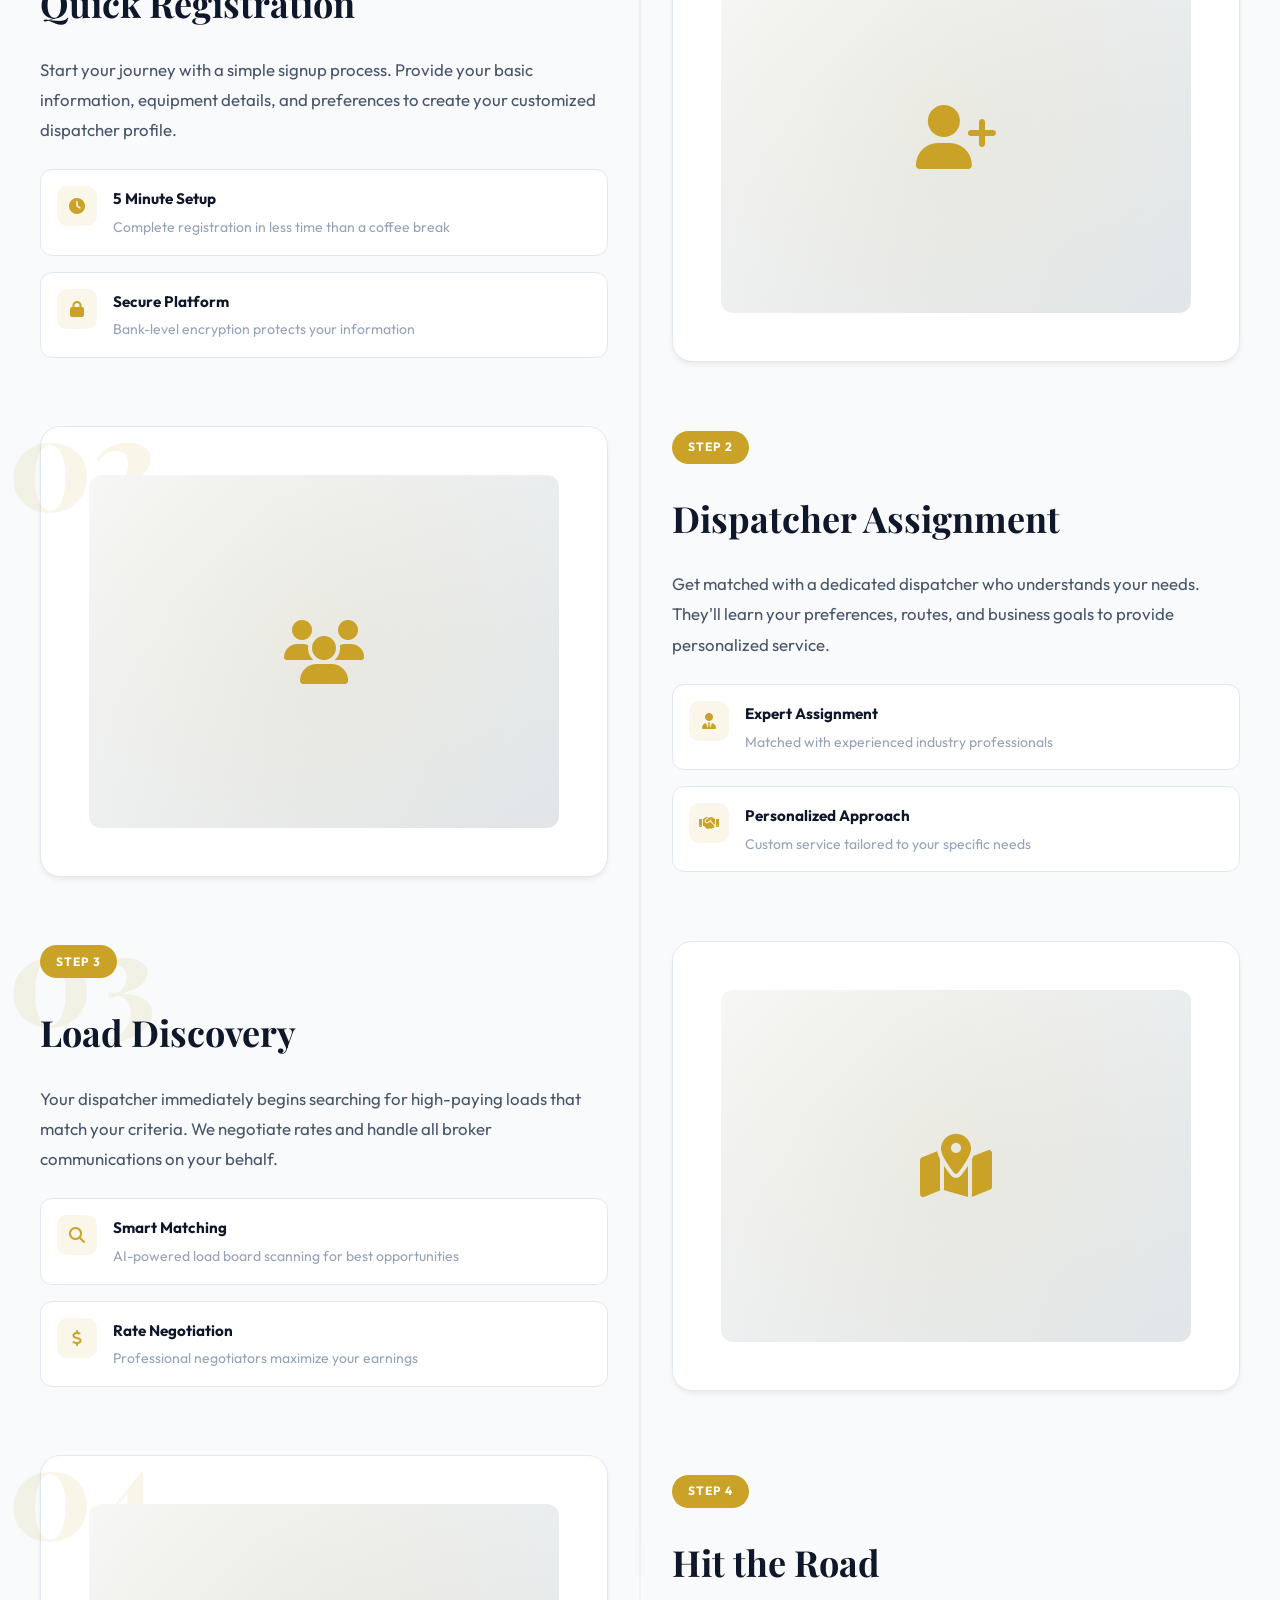
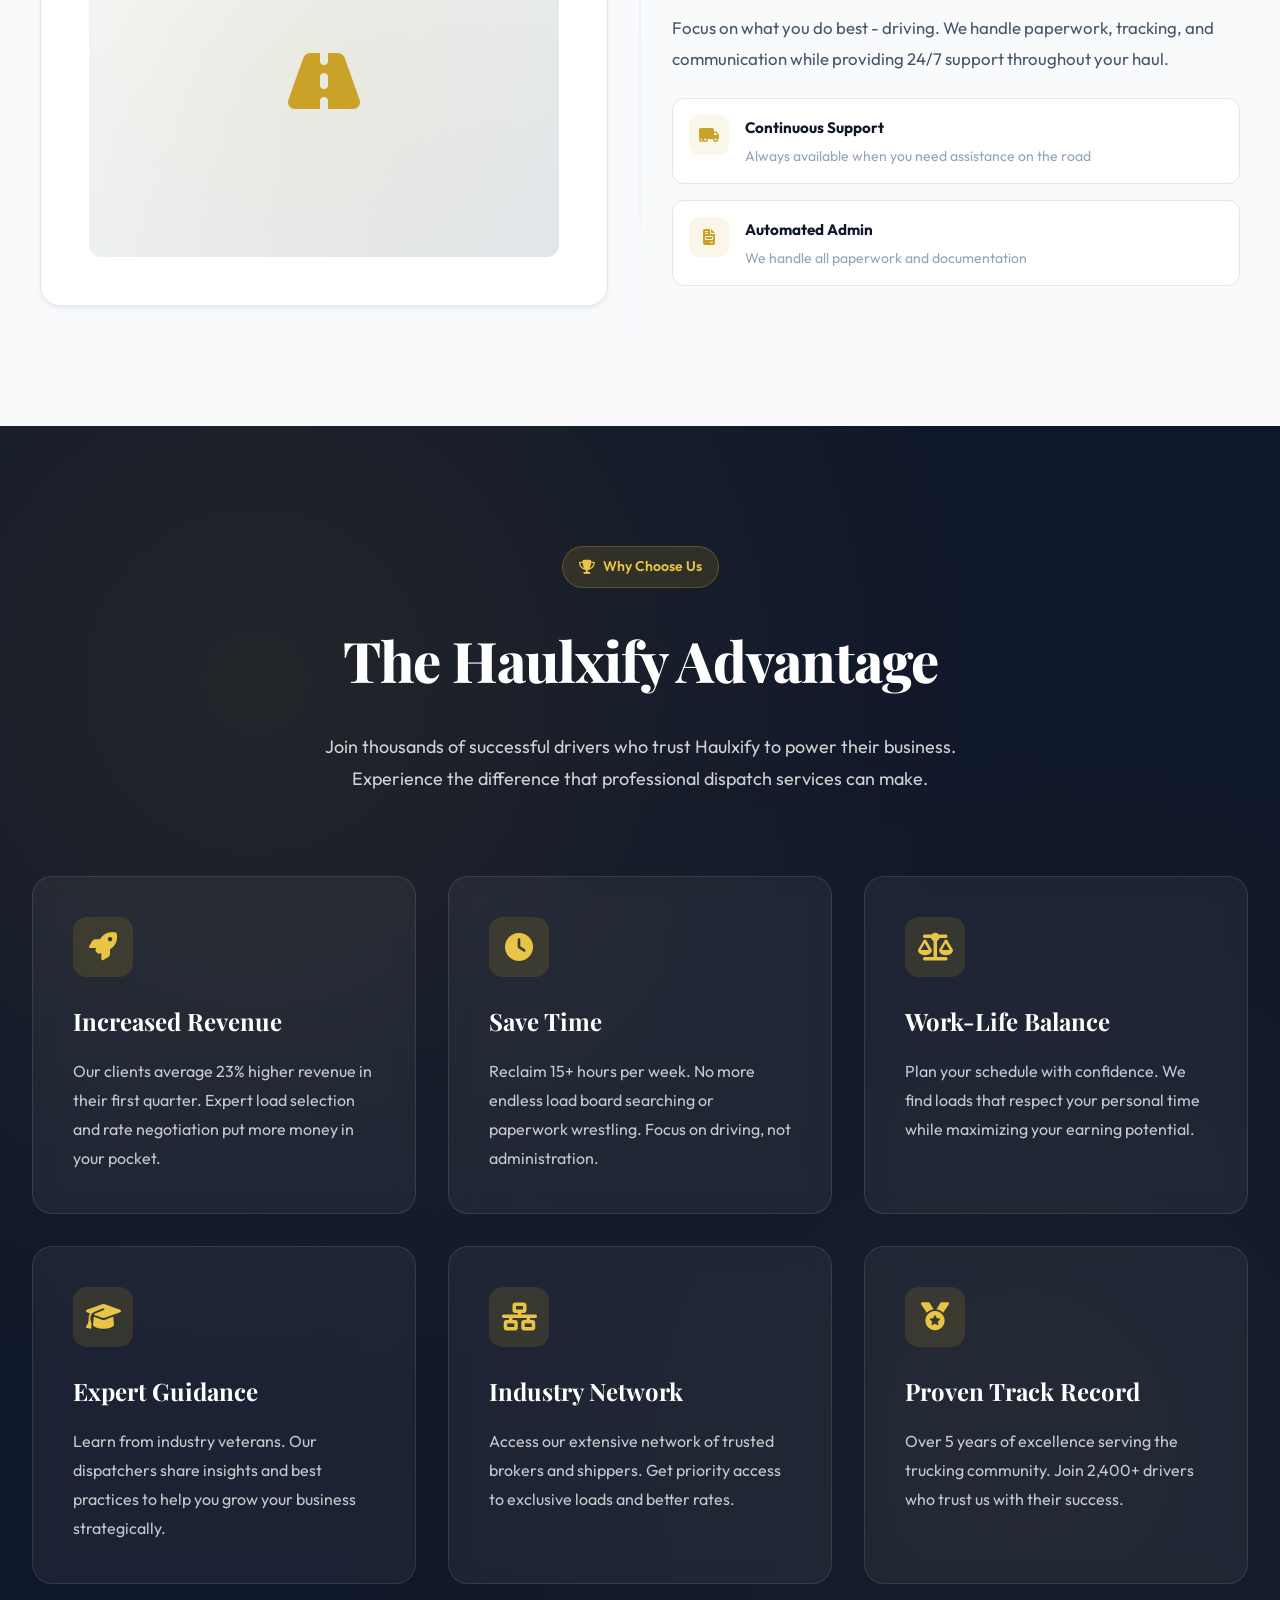
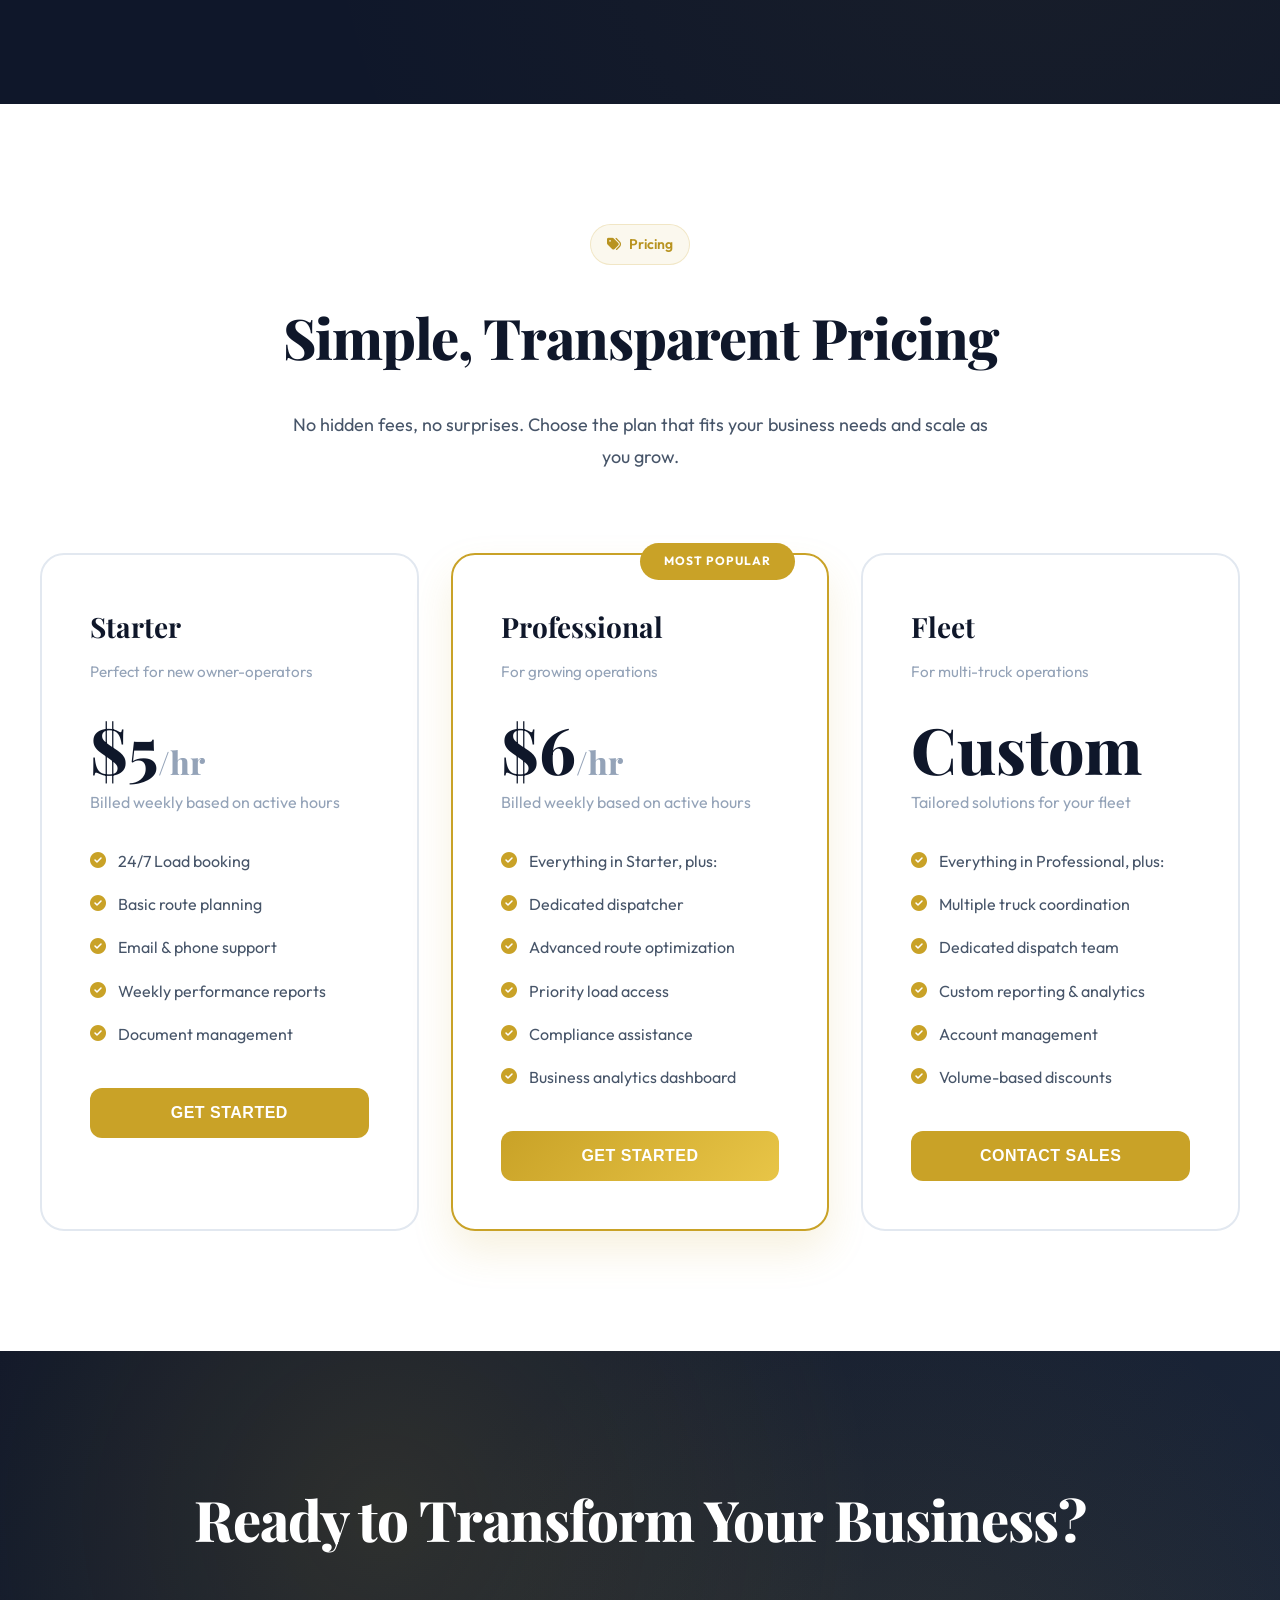
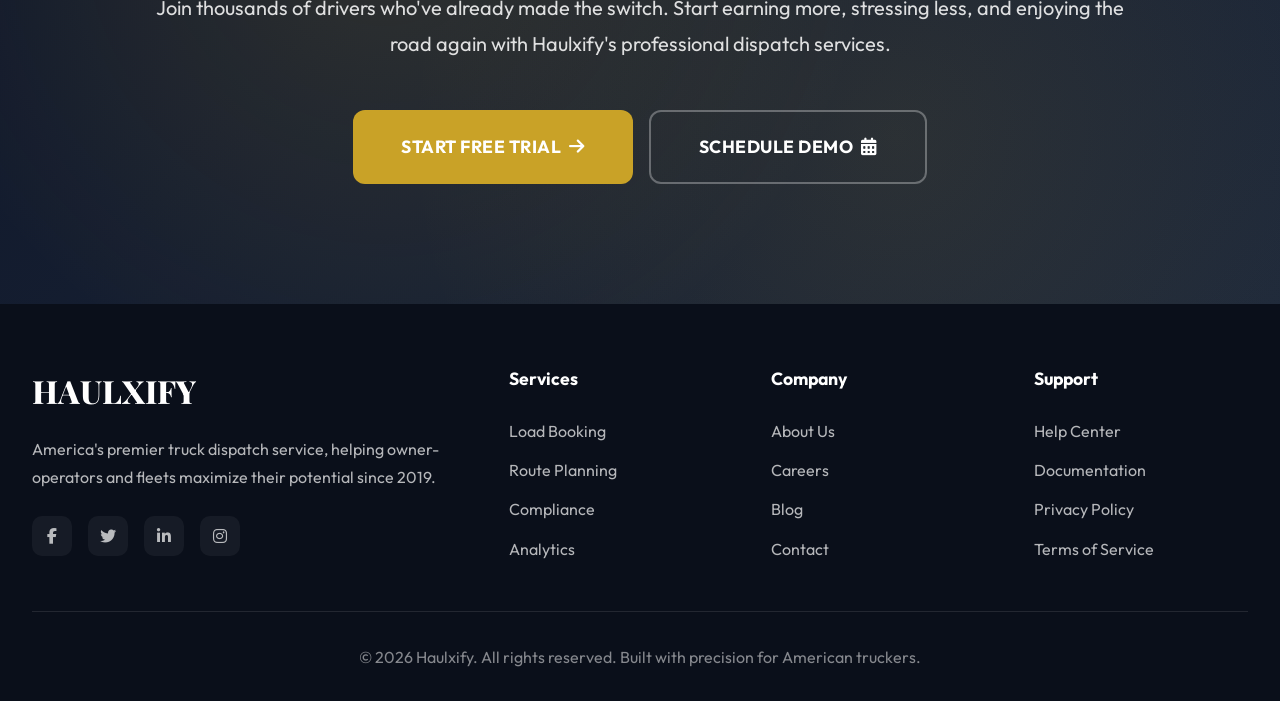
==== commit 337e31e3: "Update truck-dispatch.html" ====
--- a/truck-dispatch.html
+++ b/truck-dispatch.html
@@ -1113,7 +1113,7 @@
                         <div class="hero-stat-label">Satisfaction Rate</div>
                     </div>
                     <div class="hero-stat">
-                        <div class="hero-stat-number">$4/hr</div>
+                        <div class="hero-stat-number">$5/hr</div>
                         <div class="hero-stat-label">Starting Price</div>
                     </div>
                 </div>
@@ -1602,7 +1602,7 @@
                         <p class="pricing-tagline">Perfect for new owner-operators</p>
                     </div>
                     <div class="pricing-price">
-                        <div class="pricing-amount">$4<span>/hr</span></div>
+                        <div class="pricing-amount">$5<span>/hr</span></div>
                         <p class="pricing-period">Billed weekly based on active hours</p>
                     </div>
                     <ul class="pricing-features">
